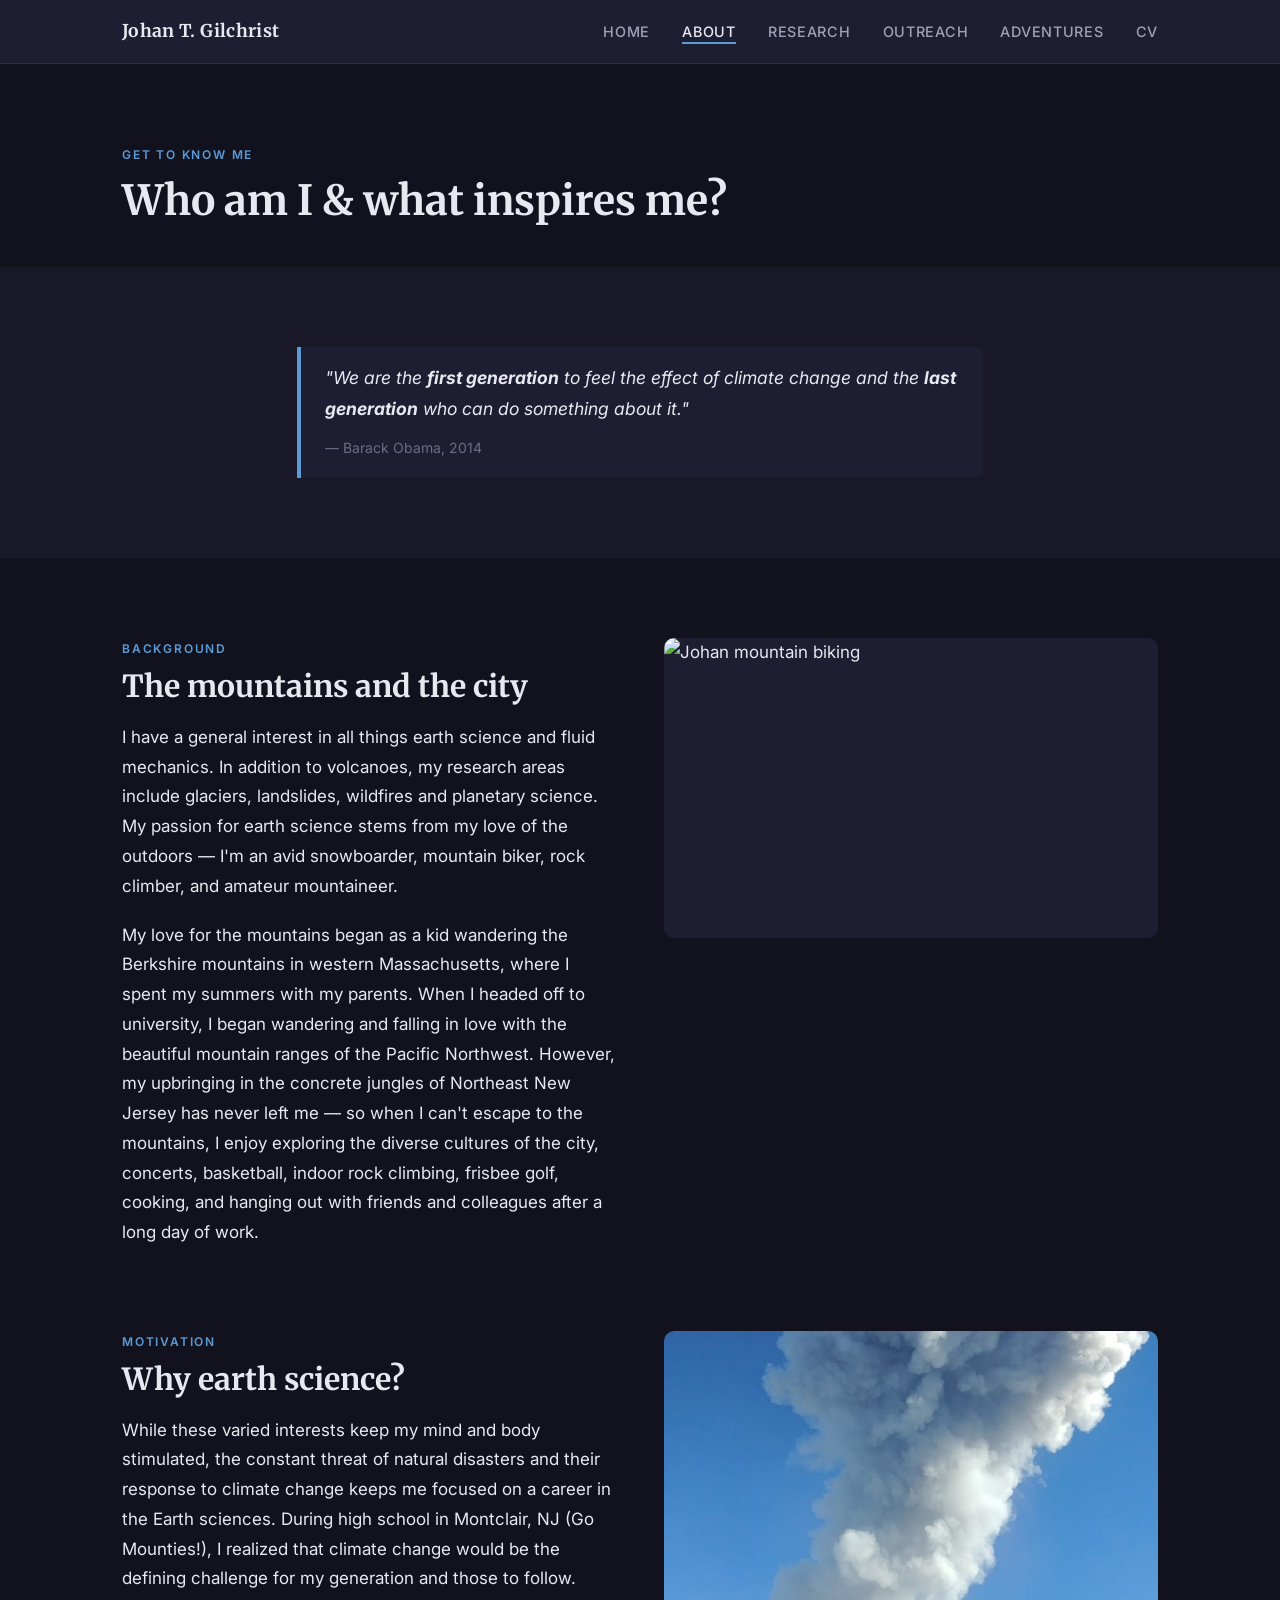
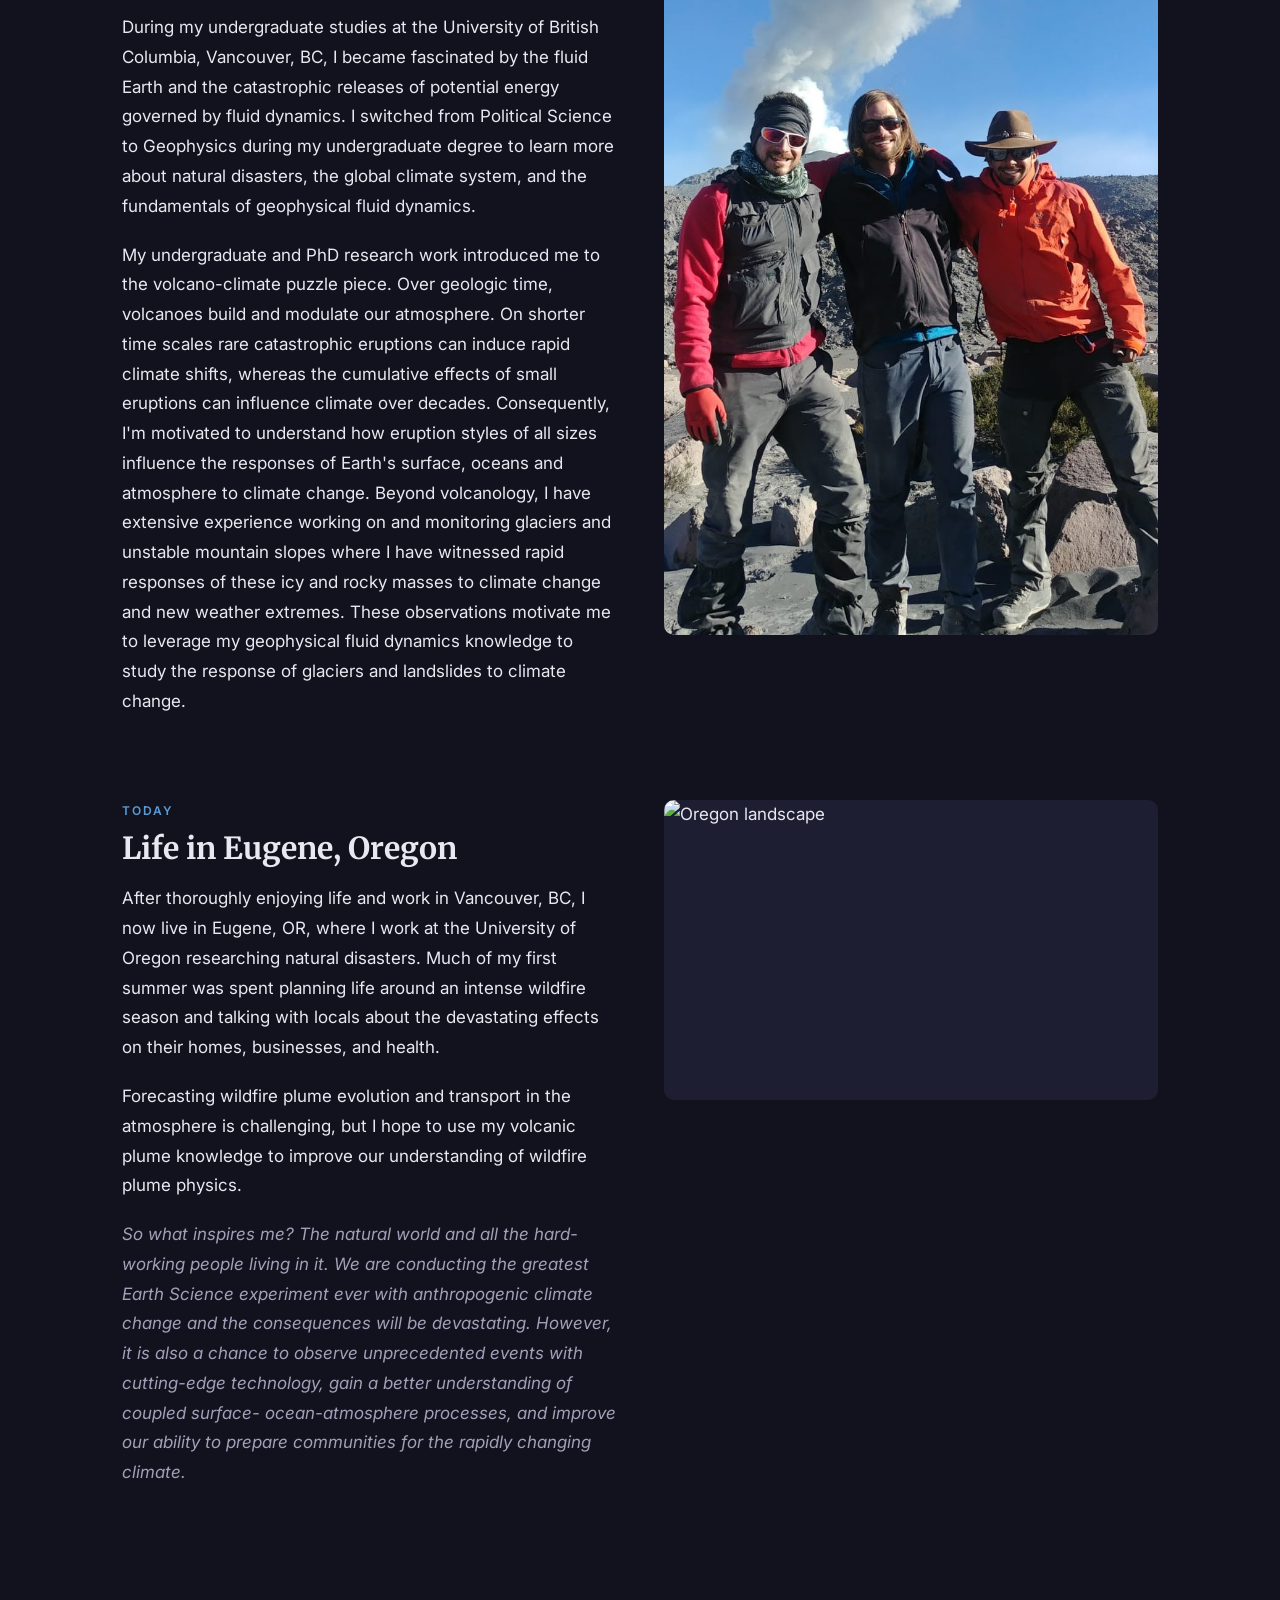
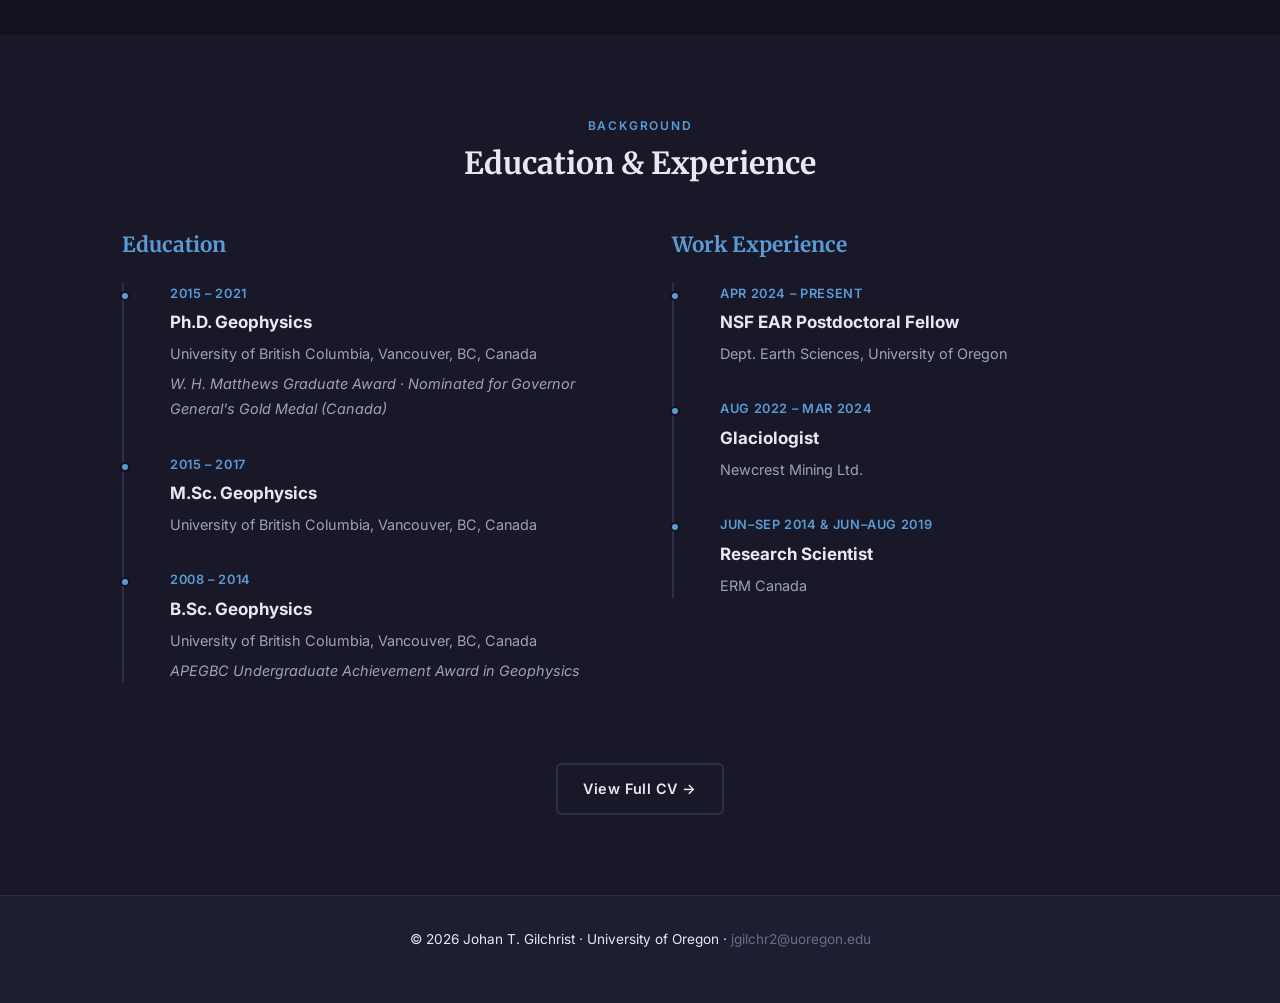
==== about.html @ 76ac452c "Initial website upload" ====
<!DOCTYPE html>
<html lang="en">
<head>
    <meta charset="UTF-8">
    <meta name="viewport" content="width=device-width, initial-scale=1.0">
    <title>About — Johan T. Gilchrist</title>
    <meta name="description" content="About Dr. Johan Gilchrist — NSF Postdoctoral Fellow at the University of Oregon specializing in Geophysics">
    <link rel="preconnect" href="https://fonts.googleapis.com">
    <link rel="preconnect" href="https://fonts.gstatic.com" crossorigin>
    <link href="https://fonts.googleapis.com/css2?family=Inter:wght@400;500;600&family=Merriweather:ital,wght@0,700;1,400&display=swap" rel="stylesheet">
    <link rel="stylesheet" href="assets/css/style.css">
    <style>
        .fade-in { opacity: 0; transform: translateY(16px); transition: opacity 0.5s, transform 0.5s; }
        .fade-in.visible { opacity: 1; transform: none; }

        /* Timeline styles for Education & Work */
        .timeline { position: relative; padding-left: 1.5rem; }
        .timeline::before {
            content: '';
            position: absolute;
            left: 0;
            top: 0;
            bottom: 0;
            width: 2px;
            background: var(--border);
        }
        .timeline-item {
            position: relative;
            margin-bottom: 2rem;
            padding-left: 1.5rem;
        }
        .timeline-item::before {
            content: '';
            position: absolute;
            left: -1.6rem;
            top: 0.5rem;
            width: 10px;
            height: 10px;
            border-radius: 50%;
            background: var(--accent);
            border: 2px solid var(--bg-dark);
        }
        .timeline-date {
            font-size: 0.8rem;
            color: var(--accent);
            font-weight: 600;
            letter-spacing: 0.05em;
            text-transform: uppercase;
            margin-bottom: 0.2rem;
        }
        .timeline-title {
            font-weight: 700;
            color: var(--text-primary);
            margin-bottom: 0.2rem;
        }
        .timeline-sub {
            font-size: 0.9rem;
            color: var(--text-secondary);
        }
    </style>
</head>
<body>

    <nav class="nav">
        <div class="nav__inner">
            <a href="index.html" class="nav__logo">Johan T. Gilchrist</a>
            <button class="nav__toggle" aria-label="Toggle navigation">
                <span></span><span></span><span></span>
            </button>
            <ul class="nav__links">
                <li><a href="index.html">Home</a></li>
                <li><a href="about.html">About</a></li>
                <li><a href="research.html">Research</a></li>
                <li><a href="outreach.html">Outreach</a></li>
                <li><a href="adventures.html">Adventures</a></li>
                <li><a href="cv.html">CV</a></li>
            </ul>
        </div>
    </nav>

    <main>

        <!-- ===================== PAGE HEADER =================== -->
        <section class="section" style="padding-bottom: 2rem;">
            <div class="container">
                <span class="section-label">Get to know me</span>
                <h1 style="margin-bottom:0.5rem;">Who am I &amp; what inspires me?</h1>
            </div>
        </section>


        <!-- ===================== INSPIRATION QUOTE ============= -->
        <section class="section-alt" style="padding: 3rem 0;">
            <div class="container" style="max-width: 750px;">
                <blockquote>
                    <p>"We are the <strong>first generation</strong> to feel the effect of climate change
                    and the <strong>last generation</strong> who can do something about it."</p>
                    <cite>— Barack Obama, 2014</cite>
                </blockquote>
            </div>
        </section>


        <!-- ===================== PERSONAL STORY ================ -->
        <section class="section">
            <div class="container">

                <!-- Section 1: Who I am -->
                <div class="content-grid" style="margin-bottom: 4rem;">
                    <div>
                        <span class="section-label">Background</span>
                        <h2>The mountains and the city</h2>
                        <p>
                            I have a general interest in all things earth science and
                            fluid mechanics. In addition to volcanoes, my research areas include glaciers, 
                            landslides, wildfires and planetary science. My passion for earth science 
                            stems from my love of the outdoors — I'm an avid snowboarder, mountain biker, 
                            rock climber, and amateur mountaineer.
                        </p>
                        <p>
                            My love for the mountains began as a kid wandering the Berkshire mountains
                            in western Massachusetts, where I spent my summers with my parents.
                            When I headed off to university, I began wandering and falling in love with
                            the beautiful mountain ranges of the Pacific Northwest. However, my upbringing
                            in the concrete jungles of Northeast New Jersey has never left me — so when
                            I can't escape to the mountains, I enjoy exploring the diverse cultures of
                            the city, concerts, basketball, indoor rock climbing, frisbee golf, 
                            cooking, and hanging out with friends and colleagues after a long day of work.
                        </p>
                    </div>
                    <div>
                        <img src="assets/adventures/Yoshi_MTB_WarnerPass_Chilcotin_20210824_123925.jpg"
                             alt="Johan mountain biking"
                             style="border-radius:10px;"
                             onerror="this.style.background='var(--bg-card)'; this.style.height='300px'; this.style.display='block';">
                    </div>
                </div>

                <!-- Section 2: What inspires me -->
                <div class="content-grid reverse" style="margin-bottom: 4rem;">
                    <div>
                        <img src="assets/about/ValentinColinYoshi_Saba.jpg"
                             alt="Johan in the field at a volcano"
                             style="border-radius:10px;"
                             onerror="this.style.background='var(--bg-card)'; this.style.height='300px'; this.style.display='block';">
                    </div>
                    <div>
                        <span class="section-label">Motivation</span>
                        <h2>Why earth science?</h2>
                        <p>
                            While these varied interests keep my mind and body stimulated, the constant
                            threat of natural disasters and their response to climate change keeps
                            me focused on a career in the Earth sciences. During high school in
                            Montclair, NJ (Go Mounties!), I realized that climate change would be the
                            defining challenge for my generation and those to follow.
                        </p>
                        <p>
                            During my undergraduate studies at the University of British Columbia,
                            Vancouver, BC, I became fascinated by the fluid Earth and the catastrophic
                            releases of potential energy governed by fluid dynamics. I switched from
                            Political Science to Geophysics during my undergraduate degree to learn more
                            about natural disasters, the global climate system, and the fundamentals
                            of geophysical fluid dynamics.
                        </p>
                        <p>
                            My undergraduate and PhD research work introduced me to the volcano-climate 
                            puzzle piece. Over geologic time, volcanoes build and modulate our atmosphere. 
                            On shorter time scales rare catastrophic eruptions can induce rapid climate 
                            shifts, whereas the cumulative effects of small eruptions can influence climate 
                            over decades. Consequently, I'm motivated to understand how eruption styles of 
                            all sizes influence the responses of Earth's surface, oceans and atmosphere to 
                            climate change. Beyond volcanology, I have extensive experience working on and 
                            monitoring glaciers and unstable mountain slopes where I have witnessed rapid 
                            responses of these icy and rocky masses to climate change and new weather extremes. 
                            These observations motivate me to leverage my geophysical fluid dynamics knowledge 
                            to study the response of glaciers and landslides to climate change. 
                        </p>
                    </div>
                </div>

                <!-- Section 3: Current work -->
                <div class="content-grid">
                    <div>
                        <span class="section-label">Today</span>
                        <h2>Life in Eugene, Oregon</h2>
                        <p>
                            After thoroughly enjoying life and work in Vancouver, BC, I now live in
                            Eugene, OR, where I work at the University of Oregon researching natural
                            disasters. Much of my first summer was spent planning life around an intense
                            wildfire season and talking with locals about the devastating effects on
                            their homes, businesses, and health.
                        </p>
                        <p>
                            Forecasting wildfire plume evolution and transport in the atmosphere is
                            challenging, but I hope to use my volcanic plume knowledge to improve our
                            understanding of wildfire plume physics.
                        </p>
                        <p style="font-style:italic; color: var(--text-secondary);">
                            So what inspires me? The natural world and all the hard-working people
                            living in it. We are conducting the greatest Earth Science experiment ever
                            with anthropogenic climate change and the consequences will be devastating.
                            However, it is also a chance to observe unprecedented events with
                            cutting-edge technology, gain a better understanding of coupled surface-
                            ocean-atmosphere processes, and improve our ability to prepare communities
                            for the rapidly changing climate.
                        </p>
                    </div>
                    <!-- 🔧 TO DO: Replace with a Eugene / Oregon photo -->
                    <div>
                        <img src="assets/about/Yoshi_SouthSisterSummit_Aug2025.jpg"
                             alt="Oregon landscape"
                             style="border-radius:10px;"
                             onerror="this.style.background='var(--bg-card)'; this.style.height='300px'; this.style.display='block';">
                    </div>
                </div>

            </div>
        </section>


        <!-- ===================== EDUCATION & WORK ============== -->
        <section class="section section-alt">
            <div class="container">
                <div class="section-header">
                    <span class="section-label">Background</span>
                    <h2>Education &amp; Experience</h2>
                </div>

                <!-- Two-column timeline layout -->
                <div style="display: grid; grid-template-columns: 1fr 1fr; gap: 4rem;">

                    <!-- Education -->
                    <div>
                        <h3 style="margin-bottom: 1.5rem; color: var(--accent);">Education</h3>
                        <div class="timeline">
                            <div class="timeline-item">
                                <div class="timeline-date">2015 – 2021</div>
                                <div class="timeline-title">Ph.D. Geophysics</div>
                                <div class="timeline-sub">University of British Columbia, Vancouver, BC, Canada</div>
                                <div class="timeline-sub" style="margin-top:0.3rem; font-style:italic;">
                                    W. H. Matthews Graduate Award ·
                                    Nominated for Governor General's Gold Medal (Canada)
                                </div>
                            </div>
                            <div class="timeline-item">
                                <div class="timeline-date">2015 – 2017</div>
                                <div class="timeline-title">M.Sc. Geophysics</div>
                                <div class="timeline-sub">University of British Columbia, Vancouver, BC, Canada</div>
                                <div class="timeline-sub" style="margin-top:0.3rem; font-style:italic;">
                                </div>
                            </div>
                            <div class="timeline-item">
                                <div class="timeline-date">2008 – 2014</div>
                                <div class="timeline-title">B.Sc. Geophysics</div>
                                <div class="timeline-sub">University of British Columbia, Vancouver, BC, Canada</div>
                                <div class="timeline-sub" style="margin-top:0.3rem; font-style:italic;">
                                    APEGBC Undergraduate Achievement Award in Geophysics
                                </div>
                            </div>
                        </div>
                    </div>

                    <!-- Work Experience -->
                    <div>
                        <h3 style="margin-bottom: 1.5rem; color: var(--accent);">Work Experience</h3>
                        <div class="timeline">
                            <div class="timeline-item">
                                <div class="timeline-date">Apr 2024 – Present</div>
                                <div class="timeline-title">NSF EAR Postdoctoral Fellow</div>
                                <div class="timeline-sub">Dept. Earth Sciences, University of Oregon</div>
                            </div>
                            <div class="timeline-item">
                                <div class="timeline-date">Aug 2022 – Mar 2024</div>
                                <div class="timeline-title">Glaciologist</div>
                                <div class="timeline-sub">Newcrest Mining Ltd.</div>
                            </div>
                            <div class="timeline-item">
                                <div class="timeline-date">Jun–Sep 2014 &amp; Jun–Aug 2019</div>
                                <div class="timeline-title">Research Scientist</div>
                                <div class="timeline-sub">ERM Canada</div>
                            </div>
                            <!-- 🔧 TO DO: Add any additional positions from your full CV -->
                        </div>
                    </div>

                </div>

                <div style="text-align:center; margin-top: 3rem;">
                    <a href="cv.html" class="btn btn-outline">View Full CV →</a>
                </div>
            </div>
        </section>

    </main>

    <footer class="footer">
        <p>© 2026 Johan T. Gilchrist · University of Oregon ·
            <a href="mailto:jgilchr2@uoregon.edu">jgilchr2@uoregon.edu</a>
        </p>
    </footer>

    <script src="assets/js/main.js"></script>
</body>
</html>
---- assets/css/style.css ----
/* ============================================================
   JOHAN GILCHRIST — Personal Website Stylesheet
   ============================================================
   CSS works in "rules" — each rule picks an element (called a
   "selector") and sets properties on it. For example:
       body { background-color: #1c1c2e; }
   picks the whole page body and sets its background color.
   ============================================================ */

/* --- 1. GLOBAL DEFAULTS ---
   These apply to every single element on every page.
   The * selector means "everything". Box-sizing: border-box
   makes sizing more predictable (padding doesn't add extra width). */
*, *::before, *::after {
    box-sizing: border-box;
    margin: 0;
    padding: 0;
}

/* --- 2. ROOT VARIABLES ---
   CSS variables (--variable-name) let you define colors/sizes
   once and reuse them everywhere. Change one line here →
   updates the whole site. */
:root {
    --bg-dark:       #12121e;   /* main page background */
    --bg-card:       #1e1e32;   /* cards, nav background */
    --bg-section:    #181828;   /* alternating sections */
    --accent:        #5b9bd5;   /* links, highlights (blue) */
    --accent-hover:  #7db8e8;   /* accent on hover */
    --text-primary:  #e8e8f0;   /* main body text */
    --text-secondary:#a0a0b8;   /* subtitles, captions */
    --text-muted:    #6b6b88;   /* very subtle text */
    --border:        #2e2e4a;   /* subtle dividing lines */
    --shadow:        rgba(0, 0, 0, 0.4);

    --font-body:     'Inter', system-ui, -apple-system, sans-serif;
    --font-heading:  'Merriweather', Georgia, serif;

    --max-width:     1100px;    /* max content width */
    --nav-height:    64px;
}

/* --- 3. BASE ELEMENTS --- */
html {
    scroll-behavior: smooth; /* smooth scrolling when clicking anchor links */
}

body {
    background-color: var(--bg-dark);
    color: var(--text-primary);
    font-family: var(--font-body);
    font-size: 17px;
    line-height: 1.75;
    /* Note: NO text-align: justify — we use the default (left)
       for better readability. Justified text creates uneven
       word spacing ("rivers of white space"). */
}

h1, h2, h3, h4 {
    font-family: var(--font-heading);
    font-weight: 700;
    line-height: 1.3;
    color: var(--text-primary);
}

h1 { font-size: 2.6rem; }
h2 { font-size: 1.9rem; margin-bottom: 1rem; }
h3 { font-size: 1.3rem; margin-bottom: 0.5rem; }

p {
    margin-bottom: 1.2rem;
    color: var(--text-primary);
}

a {
    color: var(--accent);
    text-decoration: none;
    transition: color 0.2s; /* smooth color change on hover */
}
a:hover {
    color: var(--accent-hover);
    text-decoration: underline;
}

img {
    max-width: 100%;    /* images never overflow their container */
    height: auto;
    display: block;
    border-radius: 6px;
}

/* --- 4. LAYOUT UTILITIES ---
   .container limits content width and centers it. */
.container {
    max-width: var(--max-width);
    margin: 0 auto;
    padding: 0 2rem;
}

.section {
    padding: 5rem 0;
}

.section-alt {
    background-color: var(--bg-section);
}

/* --- 5. NAVIGATION ---
   position: sticky keeps the nav visible as you scroll.
   z-index: 100 keeps it above other content. */
.nav {
    position: sticky;
    top: 0;
    z-index: 100;
    background-color: var(--bg-card);
    border-bottom: 1px solid var(--border);
    height: var(--nav-height);
    display: flex;
    align-items: center;
}

.nav__inner {
    max-width: var(--max-width);
    margin: 0 auto;
    padding: 0 2rem;
    width: 100%;
    display: flex;
    justify-content: space-between; /* logo left, links right */
    align-items: center;
}

.nav__logo {
    font-family: var(--font-heading);
    font-size: 1.1rem;
    color: var(--text-primary);
    text-decoration: none;
    font-weight: 700;
    letter-spacing: 0.02em;
}
.nav__logo:hover { color: var(--accent); text-decoration: none; }

.nav__links {
    display: flex;
    list-style: none;
    gap: 2rem;
}

.nav__links a {
    color: var(--text-secondary);
    font-size: 0.9rem;
    letter-spacing: 0.05em;
    text-transform: uppercase;
    font-weight: 500;
    padding-bottom: 2px;
    border-bottom: 2px solid transparent;
    transition: color 0.2s, border-color 0.2s;
    text-decoration: none;
}

.nav__links a:hover,
.nav__links a.active {
    color: var(--text-primary);
    border-bottom-color: var(--accent);
    text-decoration: none;
}

/* Hamburger menu button (hidden on desktop) */
.nav__toggle {
    display: none;
    background: none;
    border: none;
    cursor: pointer;
    padding: 4px;
}
.nav__toggle span {
    display: block;
    width: 24px;
    height: 2px;
    background: var(--text-primary);
    margin: 5px 0;
    transition: transform 0.3s, opacity 0.3s;
}

/* --- 6. HERO SECTION (home page top) --- */
.hero {
    min-height: calc(100vh - var(--nav-height));
    display: flex;
    align-items: center;
    background: linear-gradient(135deg, #12121e 0%, #1a1a35 50%, #12121e 100%);
    position: relative;
    overflow: hidden;
}

/* Subtle decorative background circle */
.hero::before {
    content: '';
    position: absolute;
    width: 600px;
    height: 600px;
    border-radius: 50%;
    background: radial-gradient(circle, rgba(91,155,213,0.06) 0%, transparent 70%);
    right: -100px;
    top: 50%;
    transform: translateY(-50%);
    pointer-events: none;
}

.hero__inner {
    display: grid;
    grid-template-columns: 1fr 1fr; /* two equal columns */
    gap: 4rem;
    align-items: center;
    max-width: var(--max-width);
    margin: 0 auto;
    padding: 4rem 2rem;
}

.hero__text .label {
    display: inline-block;
    font-size: 0.8rem;
    letter-spacing: 0.15em;
    text-transform: uppercase;
    color: var(--accent);
    margin-bottom: 1rem;
    font-weight: 600;
}

.hero__text h1 {
    font-size: 3rem;
    margin-bottom: 0.5rem;
    line-height: 1.15;
}

.hero__text .subtitle {
    font-size: 1.1rem;
    color: var(--text-secondary);
    margin-bottom: 0.3rem;
}

.hero__text .bio {
    margin-top: 1.5rem;
    font-size: 1rem;
    color: var(--text-secondary);
    line-height: 1.8;
}

.hero__cta {
    display: flex;
    gap: 1rem;
    margin-top: 2rem;
    flex-wrap: wrap;
}

.hero__image {
    position: relative;
}

.hero__image img {
    width: 100%;
    max-width: 420px;
    border-radius: 12px;
    box-shadow: 0 20px 60px var(--shadow);
    margin: 0 auto;
}

/* --- 7. BUTTONS --- */
.btn {
    display: inline-block;
    padding: 0.7rem 1.6rem;
    border-radius: 6px;
    font-size: 0.9rem;
    font-weight: 600;
    letter-spacing: 0.03em;
    cursor: pointer;
    transition: all 0.2s;
    text-decoration: none;
}

.btn-primary {
    background-color: var(--accent);
    color: #fff;
    border: 2px solid var(--accent);
}
.btn-primary:hover {
    background-color: var(--accent-hover);
    border-color: var(--accent-hover);
    color: #fff;
    text-decoration: none;
    transform: translateY(-1px);
    box-shadow: 0 4px 15px rgba(91,155,213,0.3);
}

.btn-outline {
    background: transparent;
    color: var(--text-primary);
    border: 2px solid var(--border);
}
.btn-outline:hover {
    border-color: var(--accent);
    color: var(--accent);
    text-decoration: none;
    transform: translateY(-1px);
}

/* --- 8. CARDS (used for nav cards on home, research items, etc.) --- */
.card-grid {
    display: grid;
    grid-template-columns: repeat(auto-fit, minmax(240px, 1fr));
    gap: 1.5rem;
    margin-top: 2rem;
}

.card {
    background-color: var(--bg-card);
    border: 1px solid var(--border);
    border-radius: 10px;
    padding: 1.8rem;
    transition: transform 0.2s, border-color 0.2s, box-shadow 0.2s;
    text-decoration: none;
    display: block;
    color: var(--text-primary);
}
.card:hover {
    transform: translateY(-3px);
    border-color: var(--accent);
    box-shadow: 0 8px 30px var(--shadow);
    text-decoration: none;
    color: var(--text-primary);
}

.card__icon {
    font-size: 2rem;
    margin-bottom: 0.8rem;
}

.card__title {
    font-size: 1rem;
    font-weight: 700;
    margin-bottom: 0.4rem;
    font-family: var(--font-heading);
}

.card__desc {
    font-size: 0.875rem;
    color: var(--text-secondary);
    line-height: 1.6;
    margin: 0;
}

/* --- 9. SECTION HEADINGS --- */
.section-header {
    text-align: center;
    margin-bottom: 3rem;
}

.section-header h2 {
    margin-bottom: 0.5rem;
}

.section-header p {
    color: var(--text-secondary);
    max-width: 600px;
    margin: 0 auto;
}

.section-label {
    display: block;
    font-size: 0.75rem;
    letter-spacing: 0.15em;
    text-transform: uppercase;
    color: var(--accent);
    font-weight: 600;
    margin-bottom: 0.5rem;
}

/* --- 10. HIGHLIGHT BOX (e.g. research publication) --- */
.highlight-box {
    background: var(--bg-card);
    border: 1px solid var(--border);
    border-left: 4px solid var(--accent);
    border-radius: 8px;
    padding: 2rem;
    display: grid;
    grid-template-columns: 1fr auto;
    gap: 2rem;
    align-items: center;
    margin-bottom: 2rem;
}

.highlight-box__img {
    width: 120px;
    border-radius: 6px;
}

/* --- 11. PUBLICATIONS LIST --- */
.pub-list {
    list-style: none;
    padding: 0;
}

.pub-item {
    background: var(--bg-card);
    border: 1px solid var(--border);
    border-radius: 8px;
    padding: 1.5rem;
    margin-bottom: 1rem;
    transition: border-color 0.2s;
}

.pub-item:hover {
    border-color: var(--accent);
}

.pub-item__title {
    font-weight: 600;
    color: var(--text-primary);
    margin-bottom: 0.3rem;
    line-height: 1.4;
}

.pub-item__authors {
    font-size: 0.875rem;
    color: var(--text-secondary);
    margin-bottom: 0.3rem;
}

.pub-item__journal {
    font-size: 0.875rem;
    color: var(--accent);
    font-style: italic;
    margin-bottom: 0.5rem;
}

.pub-item__links {
    display: flex;
    gap: 0.8rem;
    flex-wrap: wrap;
}

.pub-badge {
    display: inline-block;
    padding: 0.2rem 0.7rem;
    border-radius: 4px;
    font-size: 0.75rem;
    font-weight: 600;
    letter-spacing: 0.04em;
    text-decoration: none;
    border: 1px solid var(--border);
    color: var(--text-secondary);
    transition: all 0.2s;
}

.pub-badge:hover {
    border-color: var(--accent);
    color: var(--accent);
    text-decoration: none;
}

.pub-badge.doi { border-color: var(--accent); color: var(--accent); }

/* --- 12. PROFILE LINKS (Google Scholar, ORCID, etc.) --- */
.profile-links {
    display: flex;
    gap: 1rem;
    flex-wrap: wrap;
    margin-top: 1.5rem;
}

.profile-link {
    display: inline-flex;
    align-items: center;
    gap: 0.4rem;
    padding: 0.5rem 1rem;
    background: var(--bg-card);
    border: 1px solid var(--border);
    border-radius: 6px;
    font-size: 0.875rem;
    color: var(--text-secondary);
    text-decoration: none;
    transition: all 0.2s;
}

.profile-link:hover {
    border-color: var(--accent);
    color: var(--accent);
    text-decoration: none;
}

/* --- 13. PHOTO GRID (adventures page) --- */
.photo-grid {
    display: grid;
    grid-template-columns: repeat(2, 1fr);
    gap: 1.2rem;
}

.photo-grid__item img {
    width: 100%;
    height: 280px;
    object-fit: cover; /* crops image to fill space without stretching */
    border-radius: 8px;
}

.photo-grid__caption {
    font-size: 0.8rem;
    color: var(--text-muted);
    margin-top: 0.4rem;
    line-height: 1.5;
}

/* --- 14. QUOTE BLOCK --- */
blockquote {
    border-left: 4px solid var(--accent);
    padding: 1rem 1.5rem;
    margin: 2rem 0;
    background: var(--bg-card);
    border-radius: 0 8px 8px 0;
}

blockquote p {
    font-size: 1.1rem;
    font-style: italic;
    color: var(--text-primary);
    margin-bottom: 0.5rem;
}

blockquote cite {
    font-size: 0.875rem;
    color: var(--text-muted);
    font-style: normal;
}

/* --- 15. TWO-COLUMN TEXT+IMAGE LAYOUT --- */
.content-grid {
    display: grid;
    grid-template-columns: 1fr 1fr;
    gap: 3rem;
    align-items: start;
    margin-bottom: 3rem;
}

.content-grid.reverse {
    direction: rtl; /* flips column order for alternating layout */
}

.content-grid.reverse > * {
    direction: ltr; /* restore normal text direction inside */
}

/* --- 16. CONTACT SECTION --- */
.contact-info {
    background: var(--bg-card);
    border: 1px solid var(--border);
    border-radius: 10px;
    padding: 2rem;
    max-width: 500px;
}

.contact-info p {
    margin-bottom: 0.4rem;
    color: var(--text-secondary);
    font-size: 0.95rem;
}

.contact-info strong {
    color: var(--text-primary);
}

/* --- 17. FOOTER --- */
.footer {
    background: var(--bg-card);
    border-top: 1px solid var(--border);
    padding: 2rem;
    text-align: center;
    color: var(--text-muted);
    font-size: 0.85rem;
}

.footer a { color: var(--text-muted); }
.footer a:hover { color: var(--accent); text-decoration: none; }

/* --- 18. RESPONSIVE (MOBILE) ---
   @media rules apply styles ONLY when the screen is smaller
   than the specified width. This makes the site look good
   on phones too. */
@media (max-width: 768px) {
    h1 { font-size: 2rem; }
    h2 { font-size: 1.5rem; }

    .hero__inner {
        grid-template-columns: 1fr; /* stack vertically on mobile */
        gap: 2rem;
        text-align: center;
    }

    .hero__image { order: -1; } /* photo above text on mobile */

    .hero__text h1 { font-size: 2.2rem; }

    .hero__cta { justify-content: center; }

    .content-grid {
        grid-template-columns: 1fr;
    }

    .photo-grid {
        grid-template-columns: 1fr;
    }

    .highlight-box {
        grid-template-columns: 1fr;
    }

    /* Mobile nav */
    .nav__links {
        display: none;
        position: absolute;
        top: var(--nav-height);
        left: 0;
        right: 0;
        background: var(--bg-card);
        flex-direction: column;
        gap: 0;
        border-bottom: 1px solid var(--border);
    }

    .nav__links.open {
        display: flex;
    }

    .nav__links li a {
        display: block;
        padding: 1rem 2rem;
        border-bottom: 1px solid var(--border);
    }

    .nav__toggle { display: block; }
}
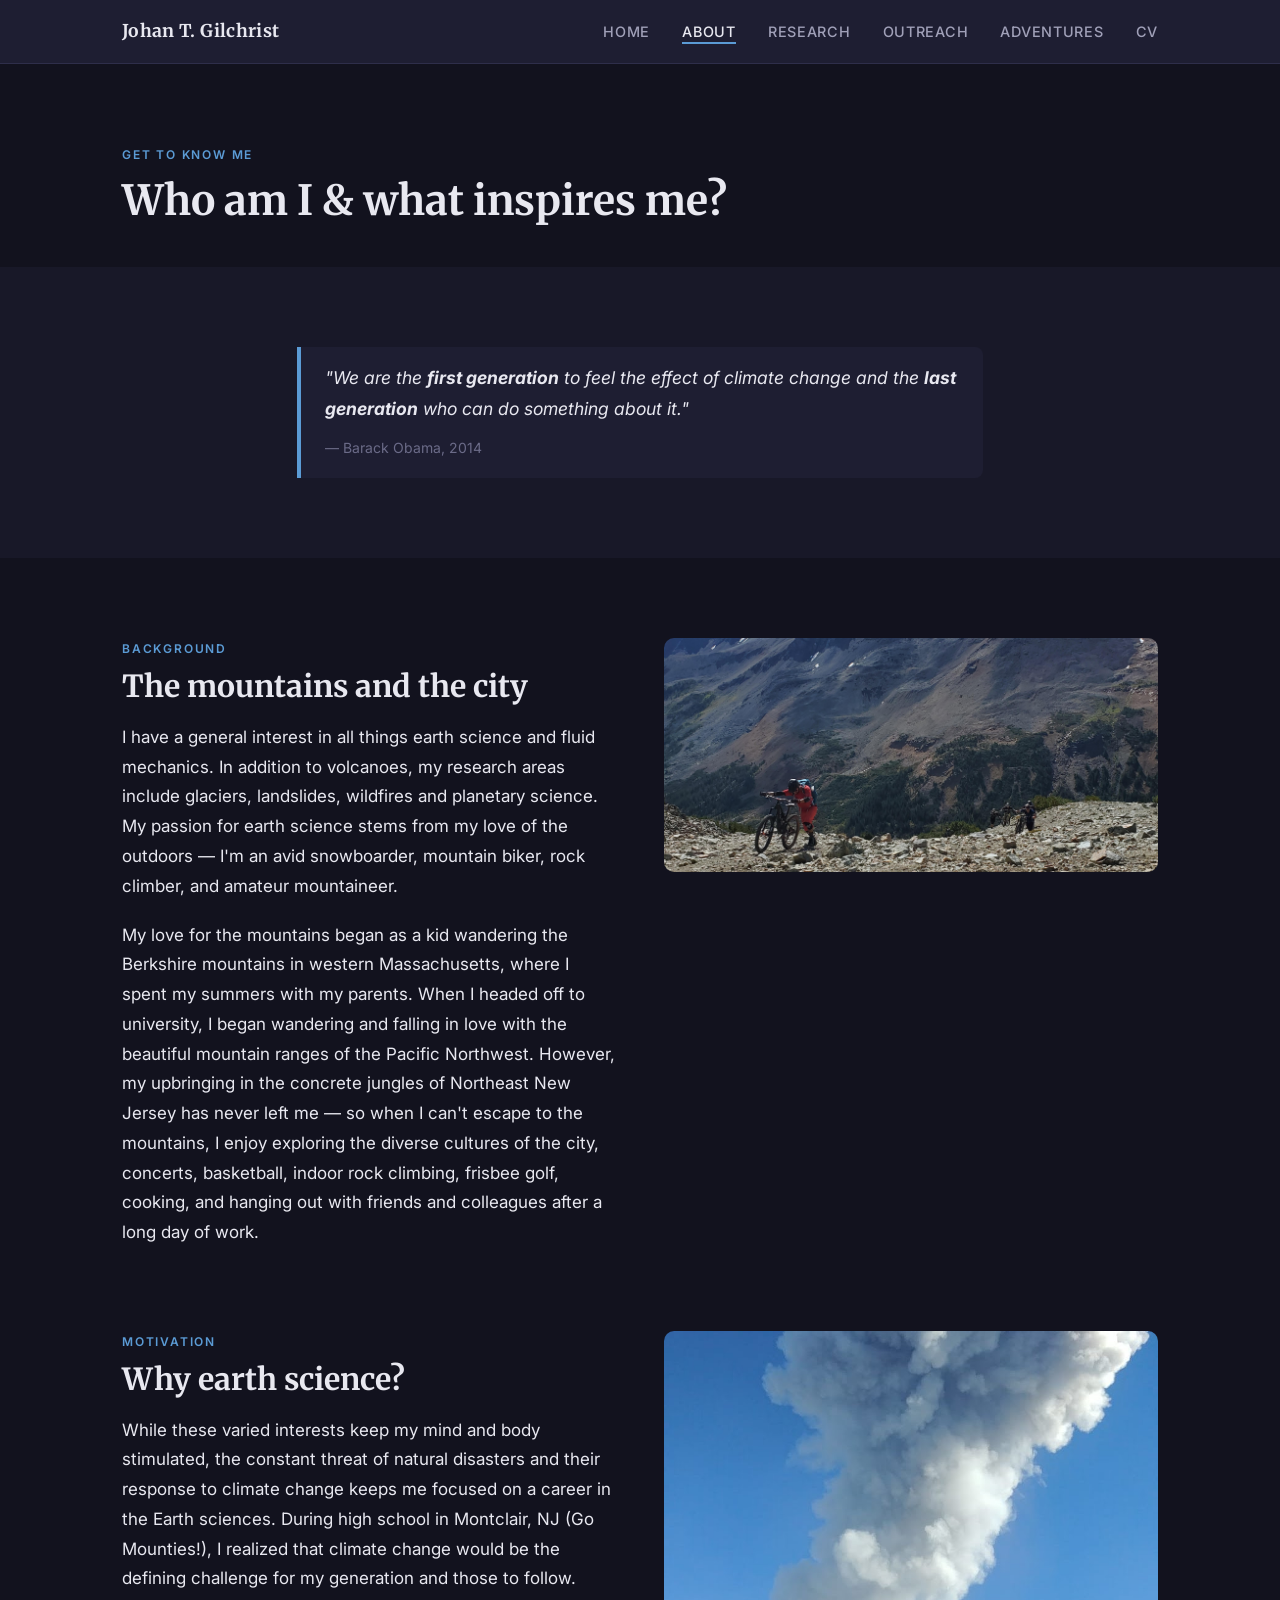
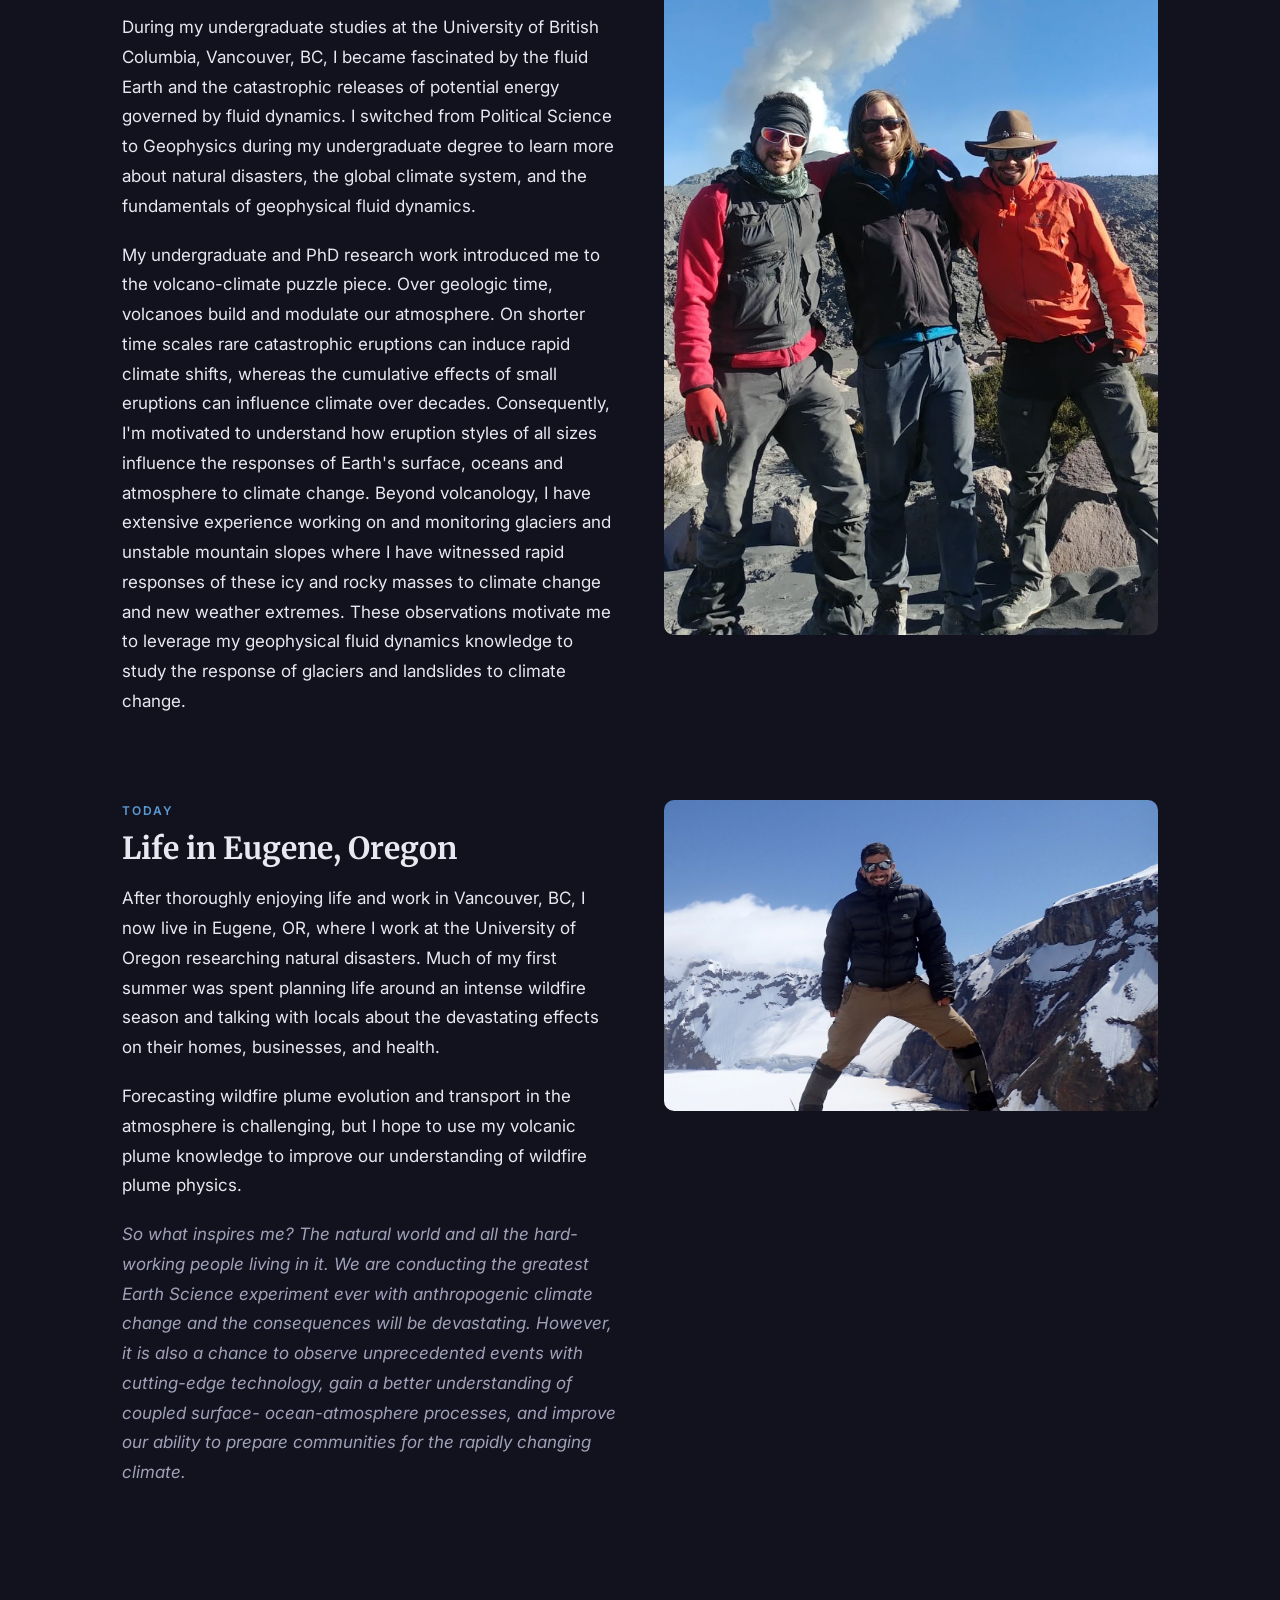
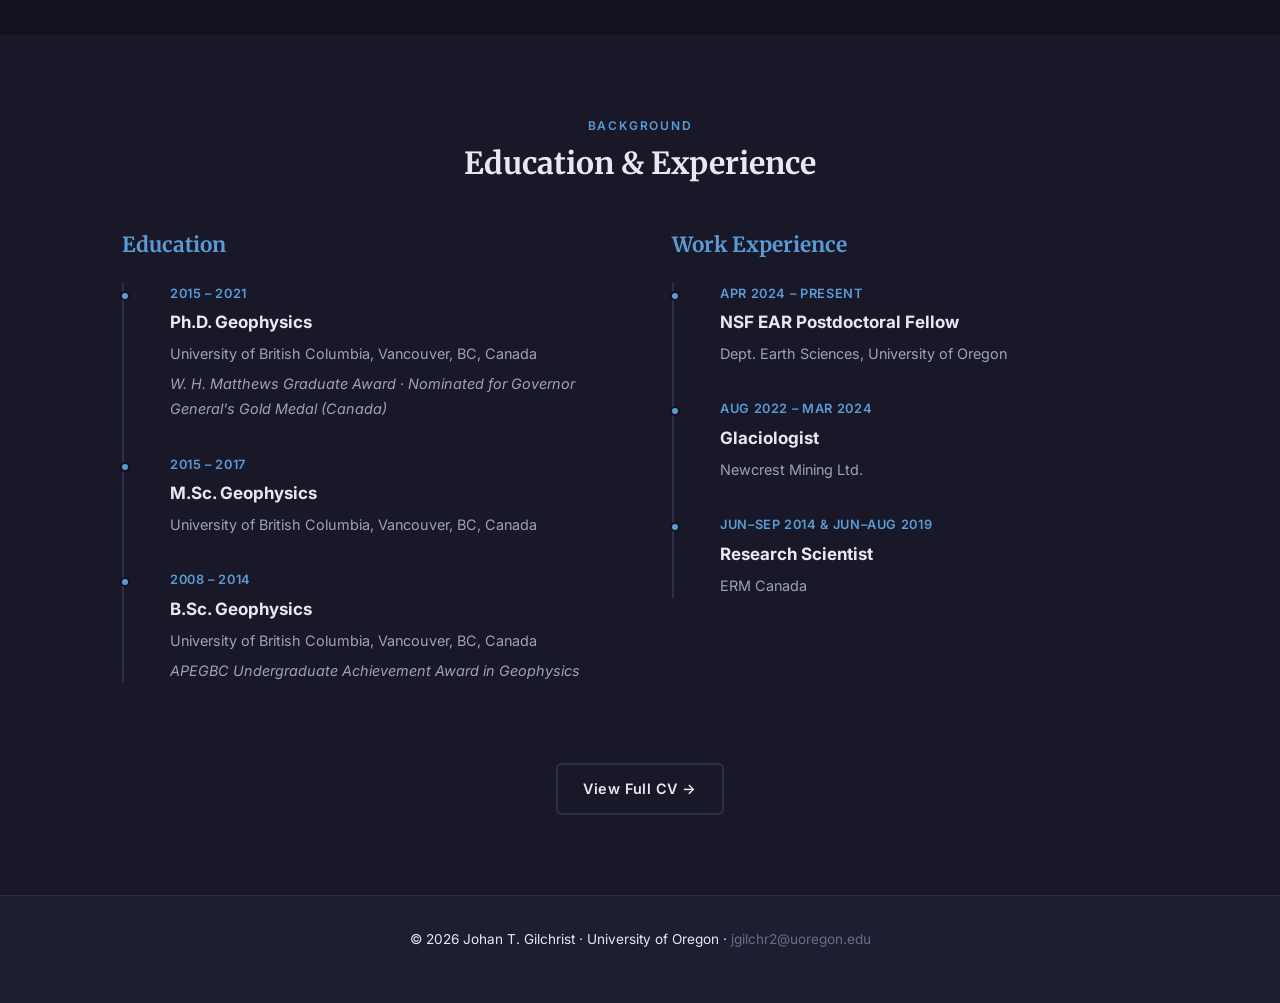
==== commit 1afc9e94: "Upload right side up images" ====
--- a/about.html
+++ b/about.html
@@ -129,7 +129,7 @@
                         </p>
                     </div>
                     <div>
-                        <img src="assets/adventures/Yoshi_MTB_WarnerPass_Chilcotin_20210824_123925.jpg"
+                        <img src="assets/adventures/Yoshi_HikeABike_WarnerPass_Chilcotin_20210824_111659.jpg"
                              alt="Johan mountain biking"
                              style="border-radius:10px;"
                              onerror="this.style.background='var(--bg-card)'; this.style.height='300px'; this.style.display='block';">
@@ -207,7 +207,7 @@
                     </div>
                     <!-- 🔧 TO DO: Replace with a Eugene / Oregon photo -->
                     <div>
-                        <img src="assets/about/Yoshi_SouthSisterSummit_Aug2025.jpg"
+                        <img src="assets/about/Yoshi_KatmaiCaldera.jpg"
                              alt="Oregon landscape"
                              style="border-radius:10px;"
                              onerror="this.style.background='var(--bg-card)'; this.style.height='300px'; this.style.display='block';">
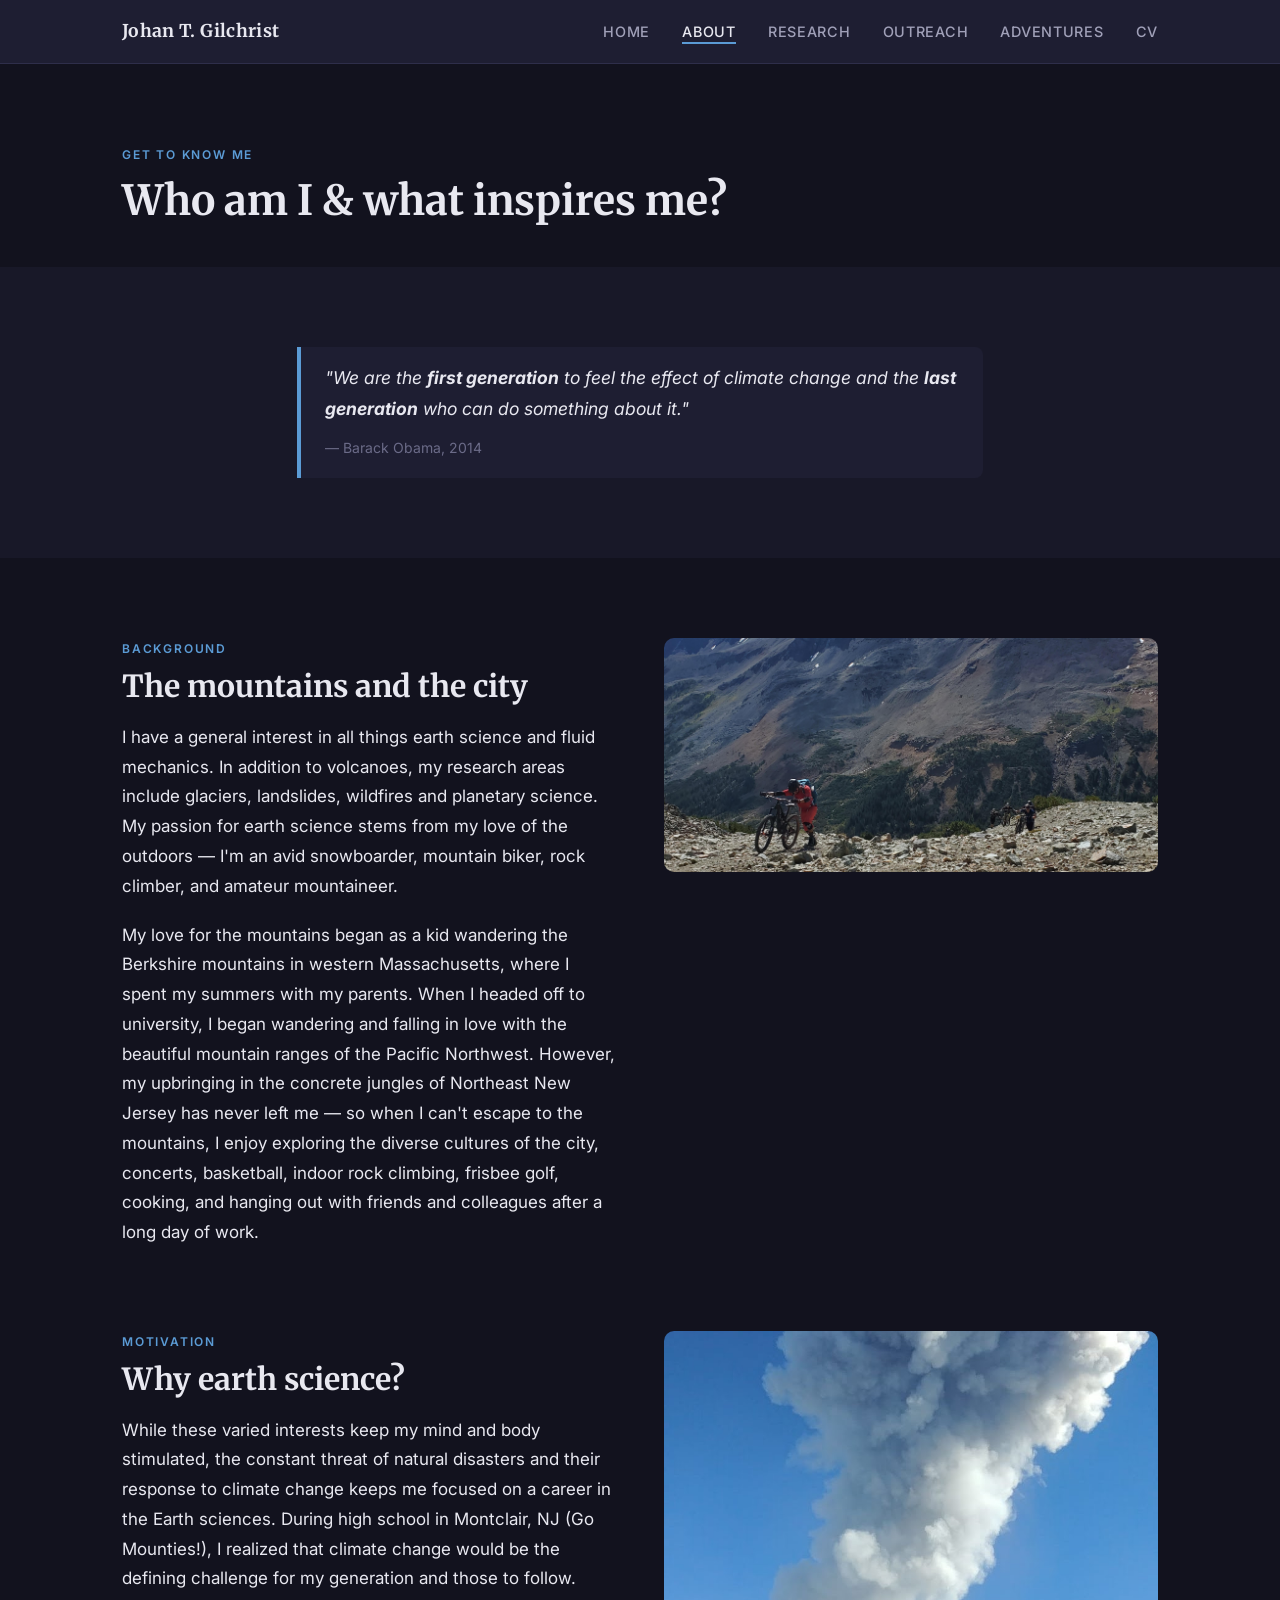
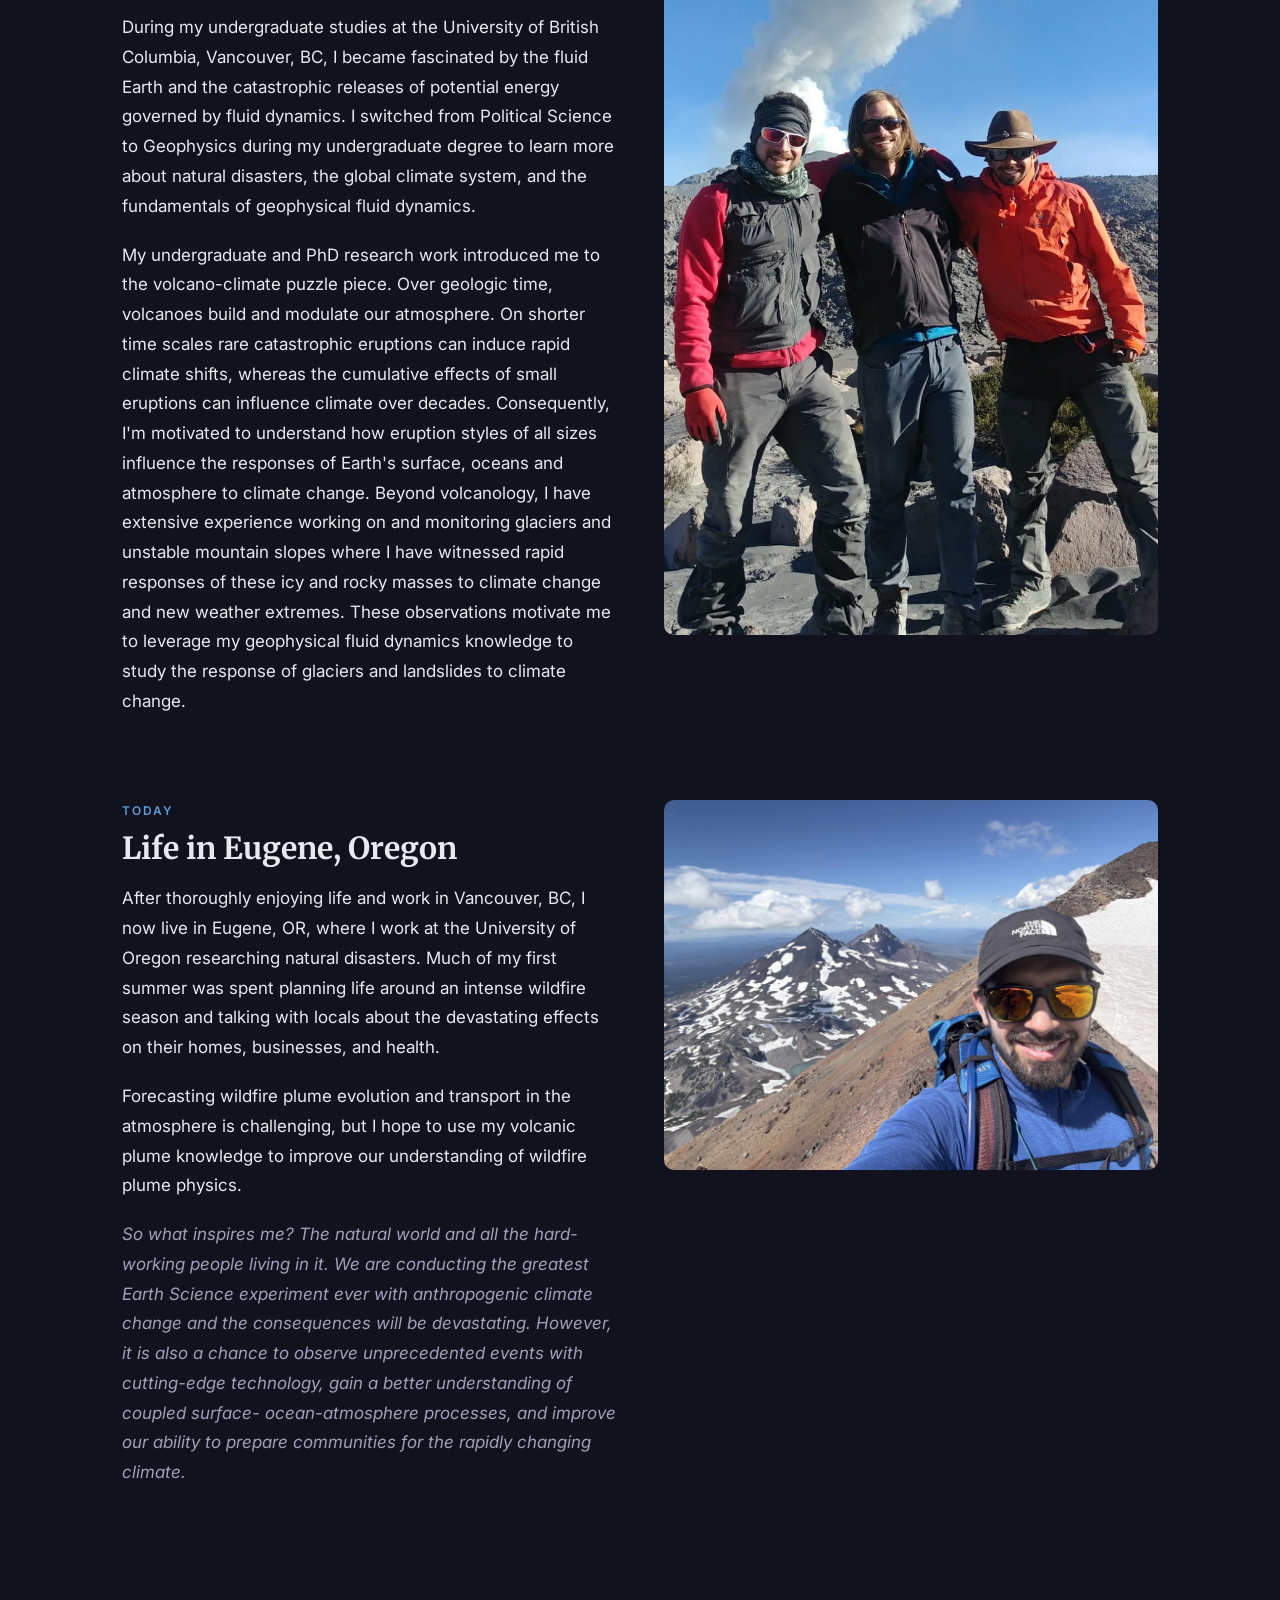
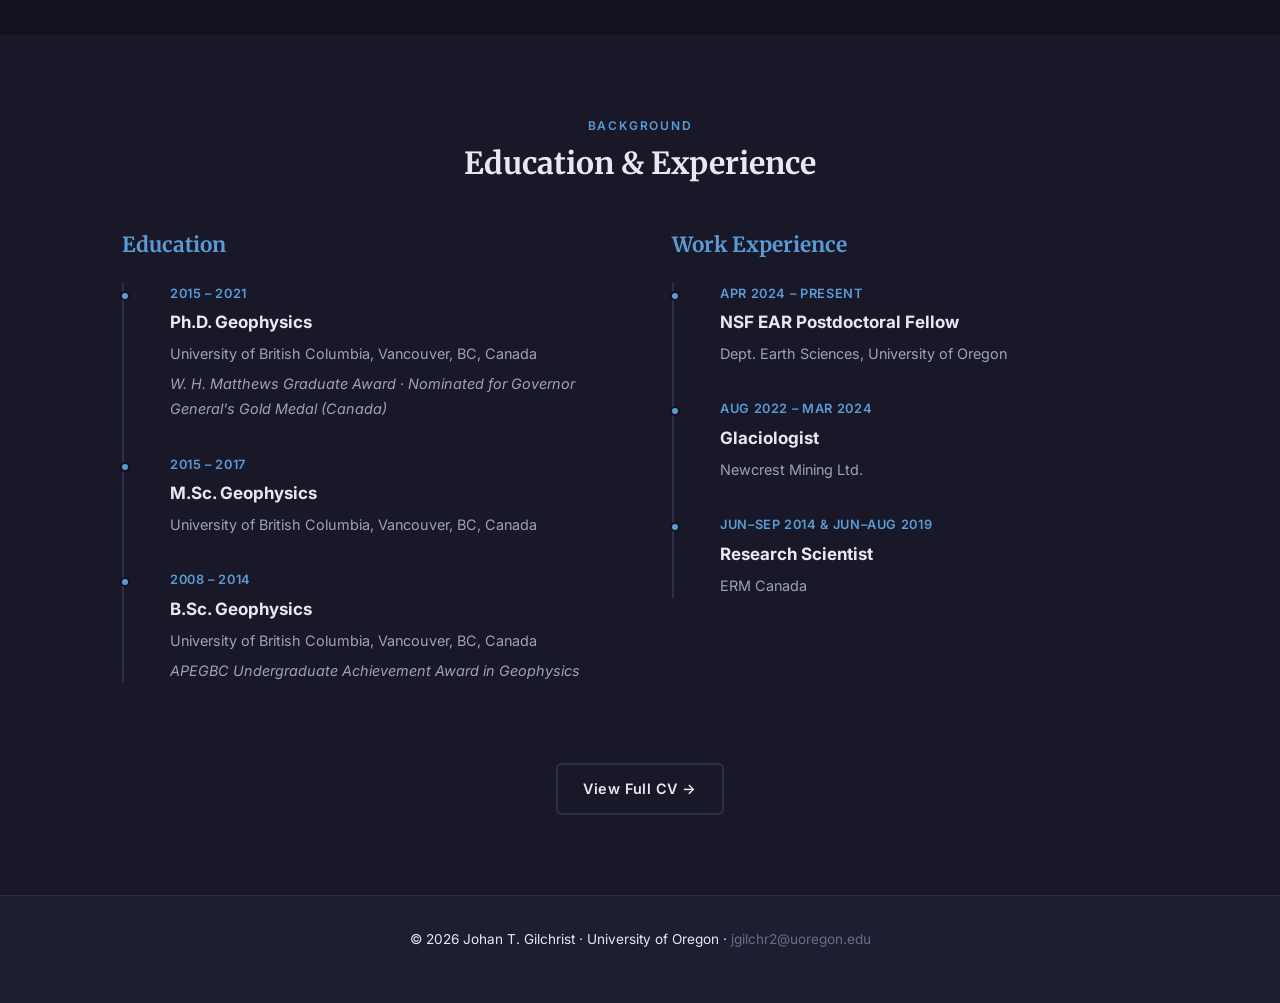
==== commit dc0dd3fe: "Upload figure files and new content to research/landslide pages." ====
--- a/about.html
+++ b/about.html
@@ -207,7 +207,7 @@
                     </div>
                     <!-- 🔧 TO DO: Replace with a Eugene / Oregon photo -->
                     <div>
-                        <img src="assets/about/Yoshi_KatmaiCaldera.jpg"
+                        <img src="assets/about/Yoshi_SouthSisterSummit_Aug2025.JPG"
                              alt="Oregon landscape"
                              style="border-radius:10px;"
                              onerror="this.style.background='var(--bg-card)'; this.style.height='300px'; this.style.display='block';">
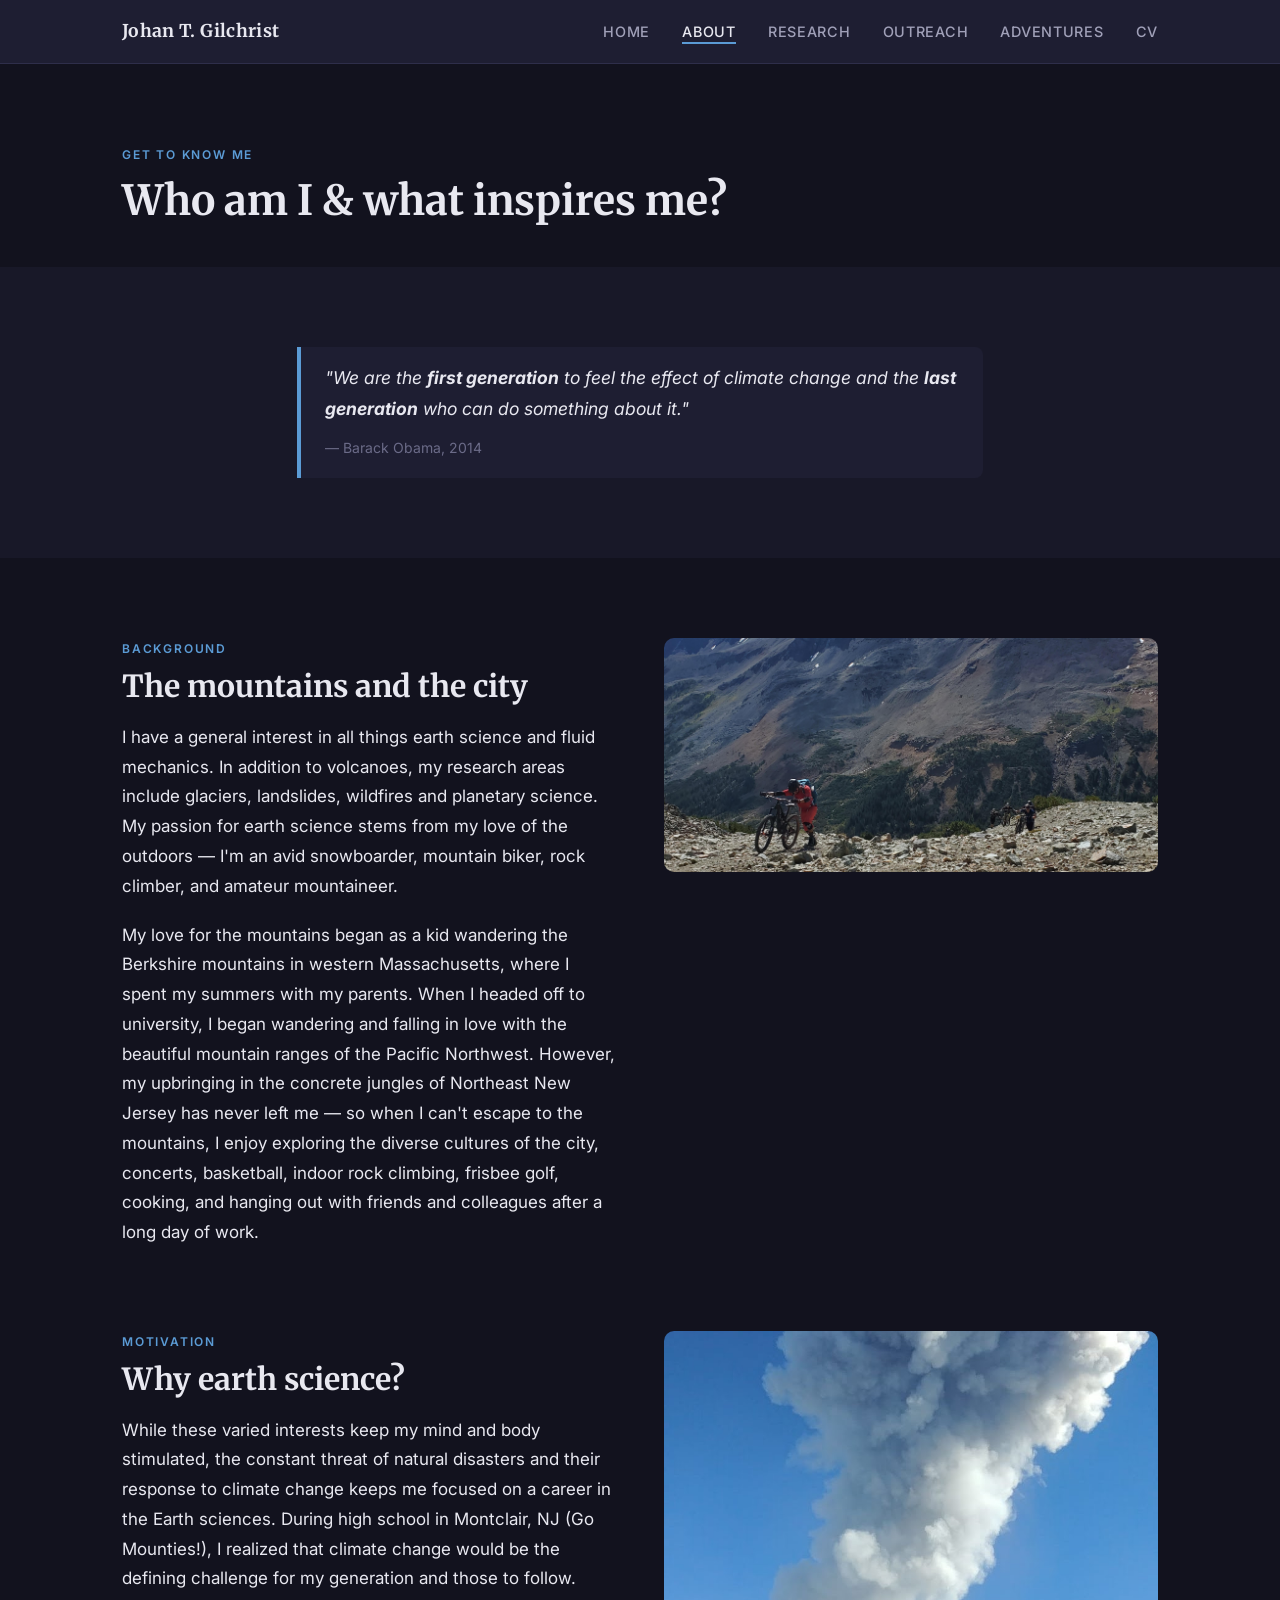
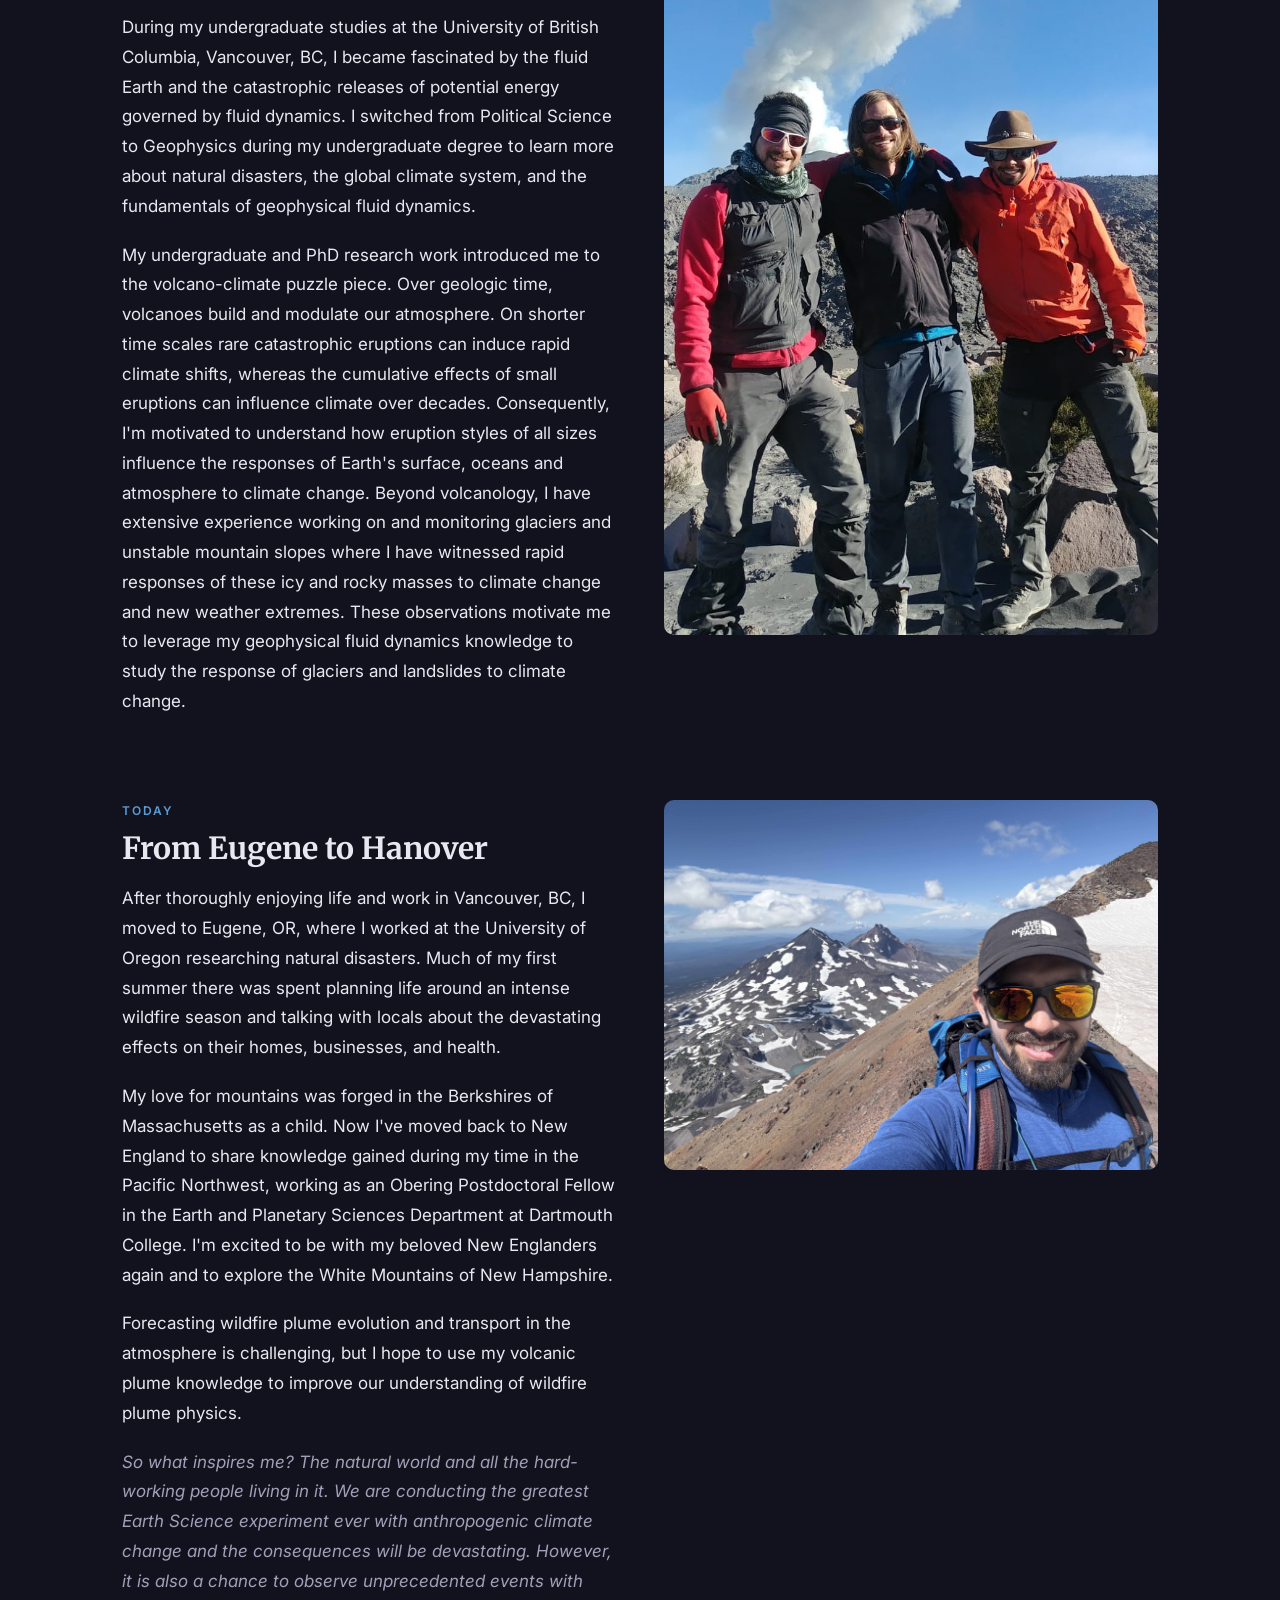
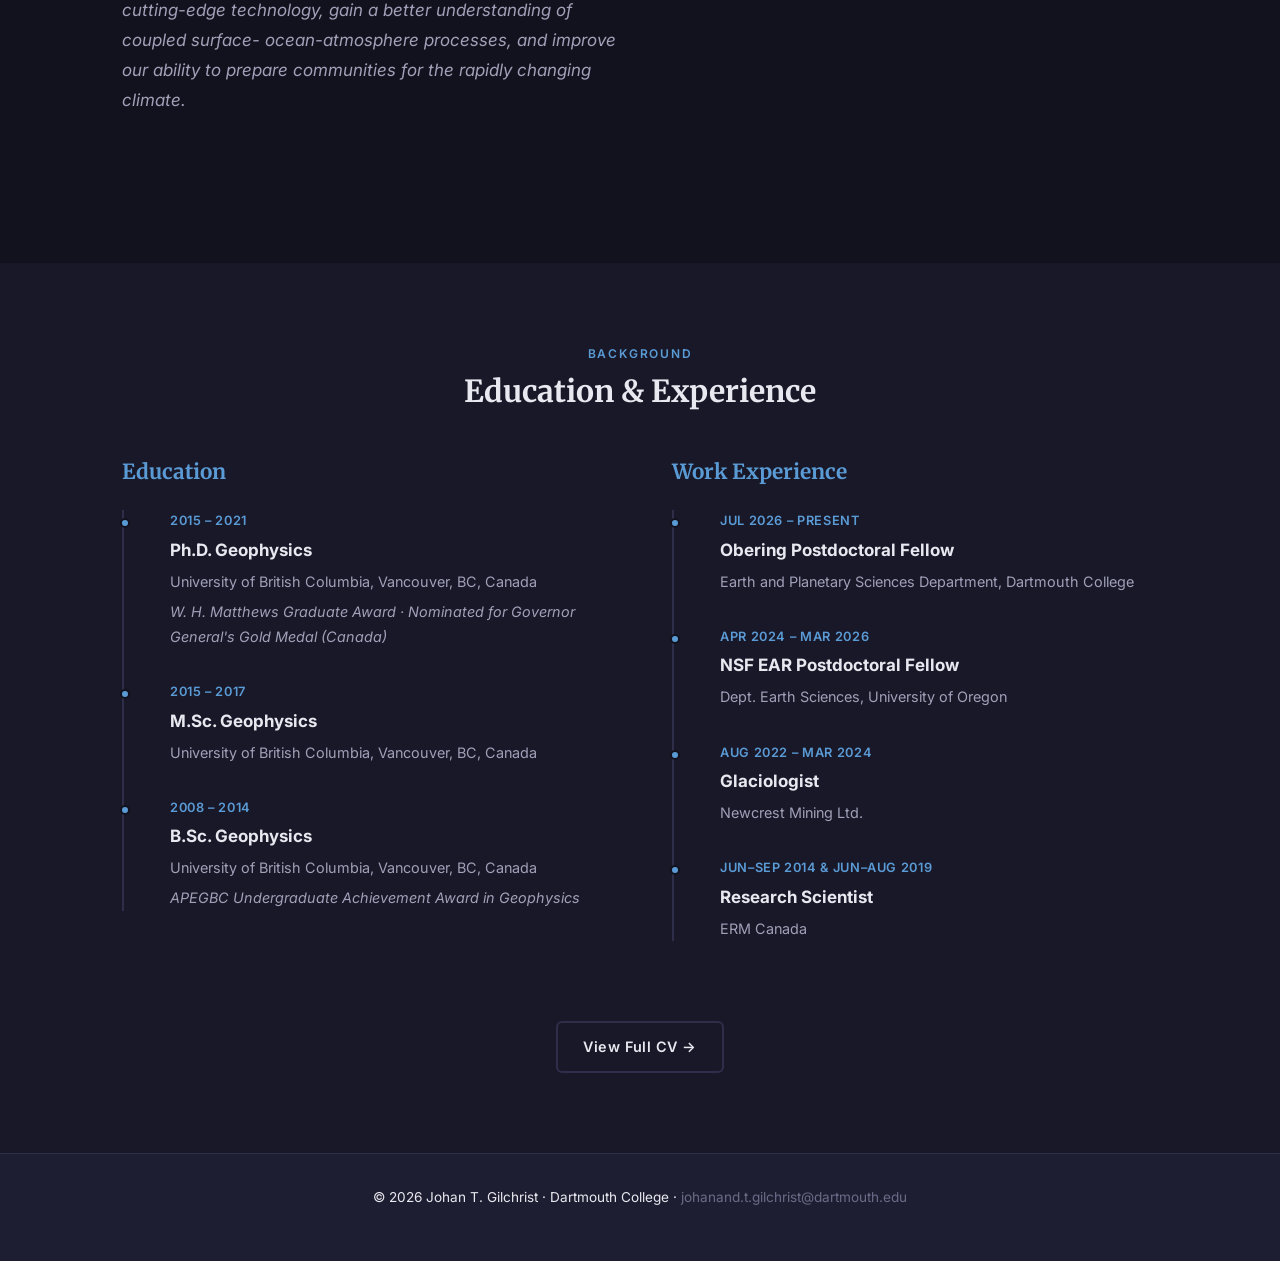
==== commit f1158fc1: "Update institution to Dartmouth and highlight VVR model on homepage" ====
--- a/about.html
+++ b/about.html
@@ -4,7 +4,7 @@
     <meta charset="UTF-8">
     <meta name="viewport" content="width=device-width, initial-scale=1.0">
     <title>About — Johan T. Gilchrist</title>
-    <meta name="description" content="About Dr. Johan Gilchrist — NSF Postdoctoral Fellow at the University of Oregon specializing in Geophysics">
+    <meta name="description" content="About Dr. Johan Gilchrist — Obering Postdoctoral Fellow at Dartmouth College specializing in Geophysics">
     <link rel="preconnect" href="https://fonts.googleapis.com">
     <link rel="preconnect" href="https://fonts.gstatic.com" crossorigin>
     <link href="https://fonts.googleapis.com/css2?family=Inter:wght@400;500;600&family=Merriweather:ital,wght@0,700;1,400&display=swap" rel="stylesheet">
@@ -182,13 +182,21 @@
                 <div class="content-grid">
                     <div>
                         <span class="section-label">Today</span>
-                        <h2>Life in Eugene, Oregon</h2>
-                        <p>
-                            After thoroughly enjoying life and work in Vancouver, BC, I now live in
-                            Eugene, OR, where I work at the University of Oregon researching natural
-                            disasters. Much of my first summer was spent planning life around an intense
-                            wildfire season and talking with locals about the devastating effects on
-                            their homes, businesses, and health.
+                        <h2>From Eugene to Hanover</h2>
+                        <p>
+                            After thoroughly enjoying life and work in Vancouver, BC, I moved to
+                            Eugene, OR, where I worked at the University of Oregon researching natural
+                            disasters. Much of my first summer there was spent planning life around an
+                            intense wildfire season and talking with locals about the devastating
+                            effects on their homes, businesses, and health.
+                        </p>
+                        <p>
+                            My love for mountains was forged in the Berkshires of Massachusetts as a
+                            child. Now I've moved back to New England to share knowledge gained during
+                            my time in the Pacific Northwest, working as an Obering Postdoctoral Fellow
+                            in the Earth and Planetary Sciences Department at Dartmouth College. I'm
+                            excited to be with my beloved New Englanders again and to explore the White
+                            Mountains of New Hampshire.
                         </p>
                         <p>
                             Forecasting wildfire plume evolution and transport in the atmosphere is
@@ -205,7 +213,7 @@
                             for the rapidly changing climate.
                         </p>
                     </div>
-                    <!-- 🔧 TO DO: Replace with a Eugene / Oregon photo -->
+                    <!-- 🔧 TO DO: Replace with a Hanover / New Hampshire photo -->
                     <div>
                         <img src="assets/about/Yoshi_SouthSisterSummit_Aug2025.JPG"
                              alt="Oregon landscape"
@@ -265,7 +273,12 @@
                         <h3 style="margin-bottom: 1.5rem; color: var(--accent);">Work Experience</h3>
                         <div class="timeline">
                             <div class="timeline-item">
-                                <div class="timeline-date">Apr 2024 – Present</div>
+                                <div class="timeline-date">Jul 2026 – Present</div>
+                                <div class="timeline-title">Obering Postdoctoral Fellow</div>
+                                <div class="timeline-sub">Earth and Planetary Sciences Department, Dartmouth College</div>
+                            </div>
+                            <div class="timeline-item">
+                                <div class="timeline-date">Apr 2024 – Mar 2026</div>
                                 <div class="timeline-title">NSF EAR Postdoctoral Fellow</div>
                                 <div class="timeline-sub">Dept. Earth Sciences, University of Oregon</div>
                             </div>
@@ -294,8 +307,8 @@
     </main>
 
     <footer class="footer">
-        <p>© 2026 Johan T. Gilchrist · University of Oregon ·
-            <a href="mailto:jgilchr2@uoregon.edu">jgilchr2@uoregon.edu</a>
+        <p>© 2026 Johan T. Gilchrist · Dartmouth College ·
+            <a href="mailto:johanand.t.gilchrist@dartmouth.edu">johanand.t.gilchrist@dartmouth.edu</a>
         </p>
     </footer>
 
--- a/assets/css/style.css
+++ b/assets/css/style.css
@@ -89,6 +89,10 @@
     border-radius: 6px;
 }
 
+figcaption {
+    font-size: 0.9rem;
+}
+
 /* --- 4. LAYOUT UTILITIES ---
    .container limits content width and centers it. */
 .container {
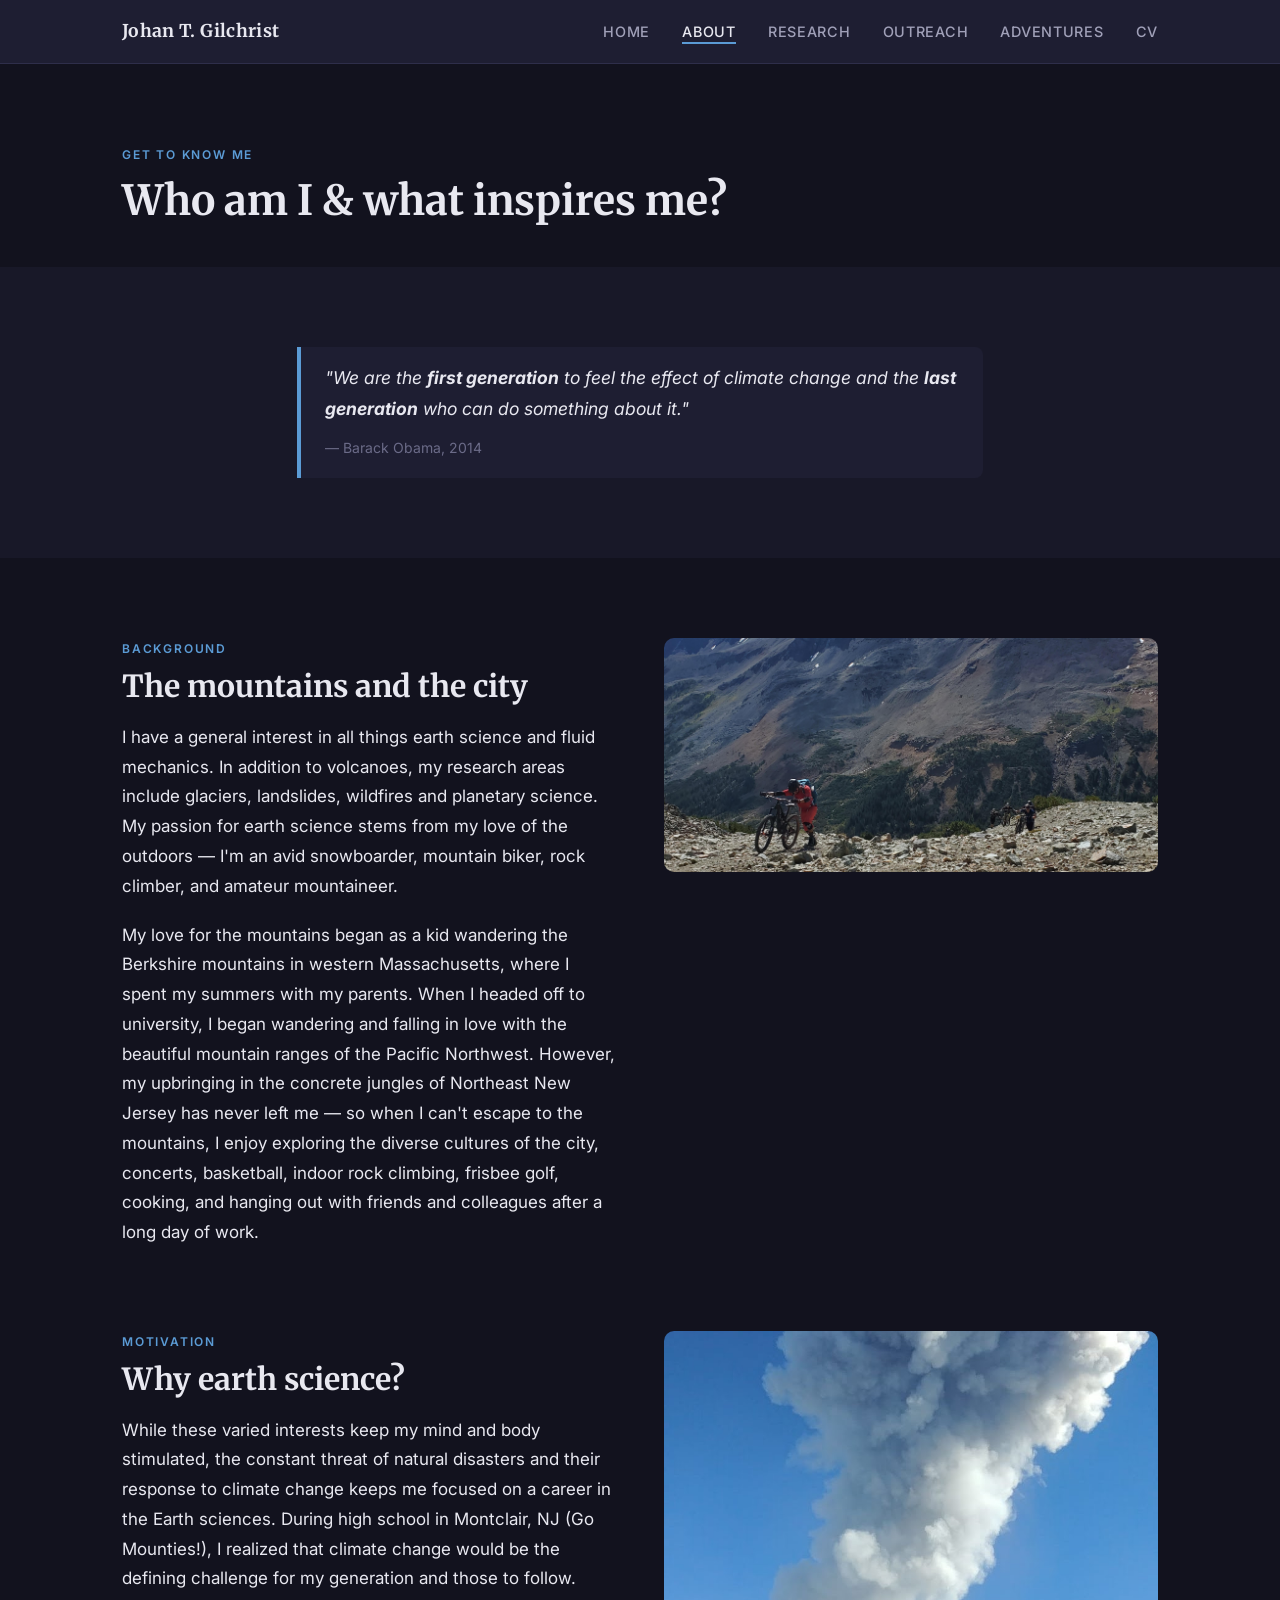
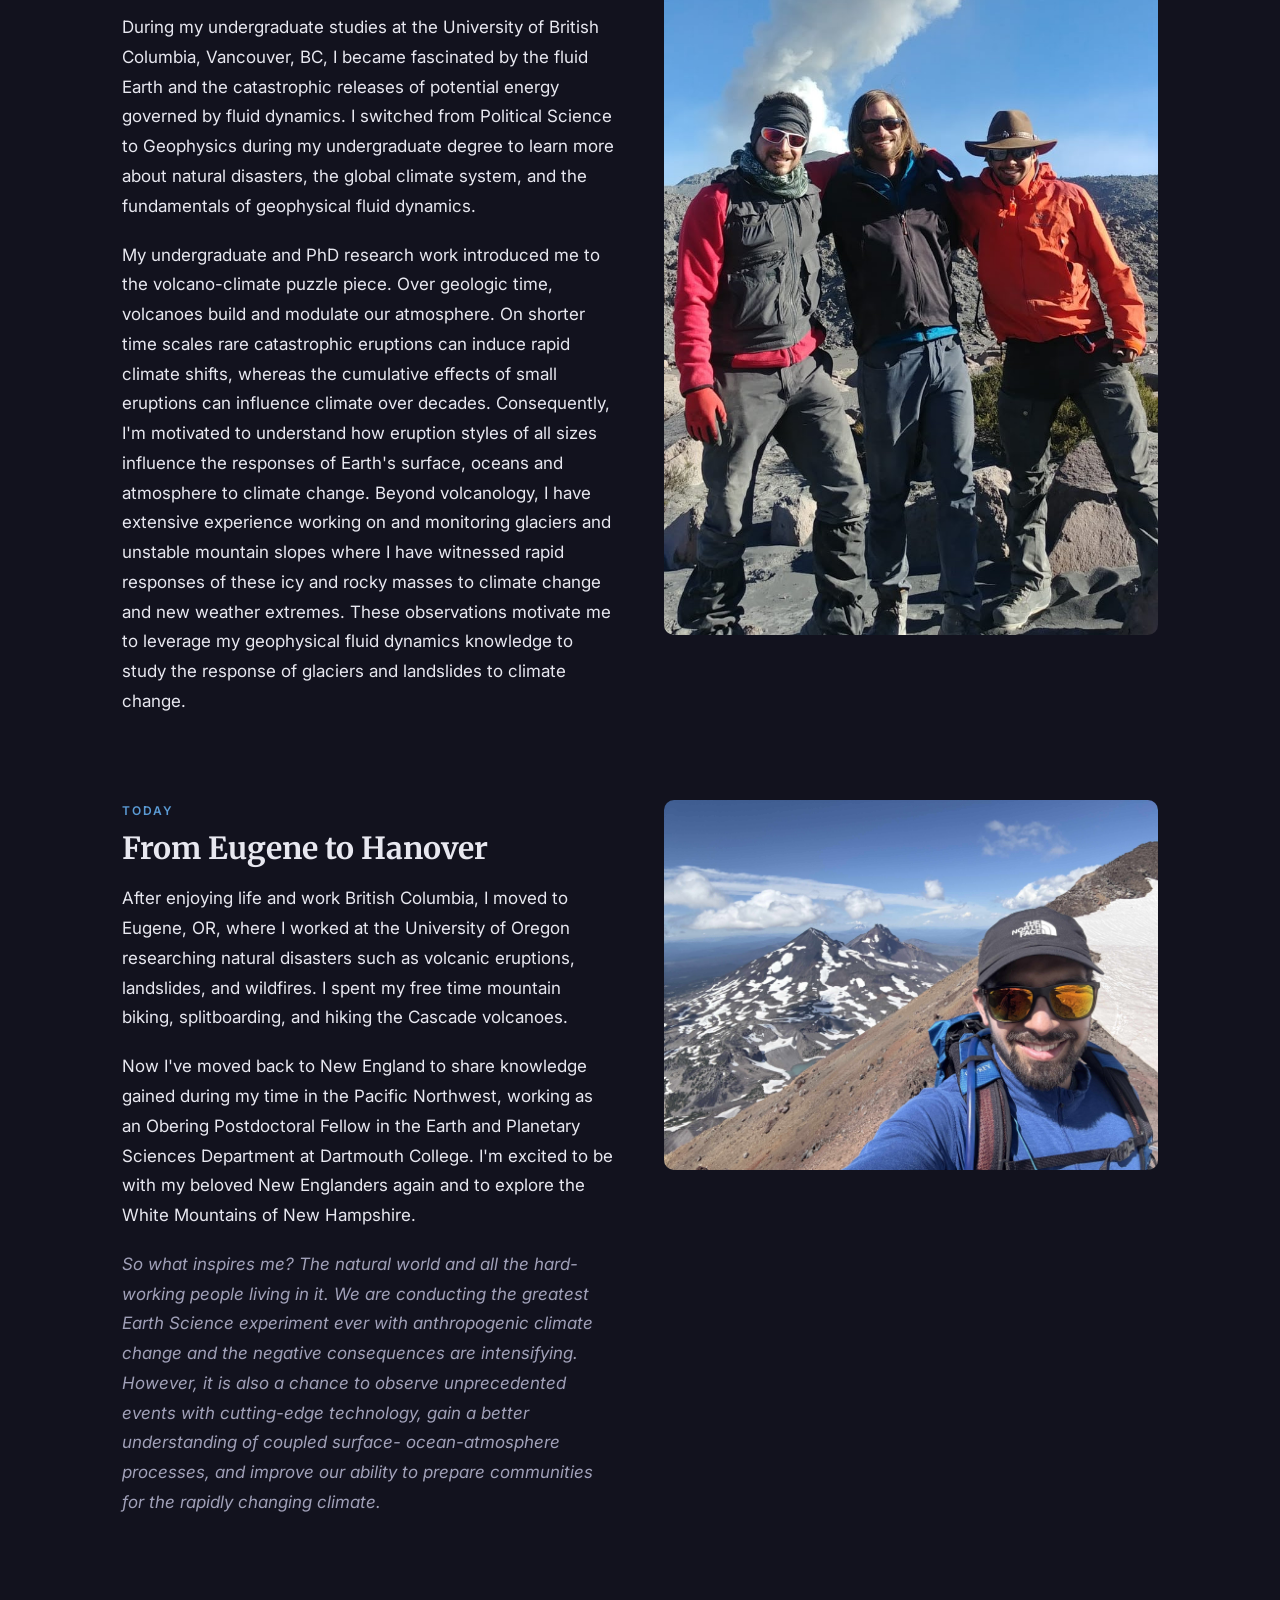
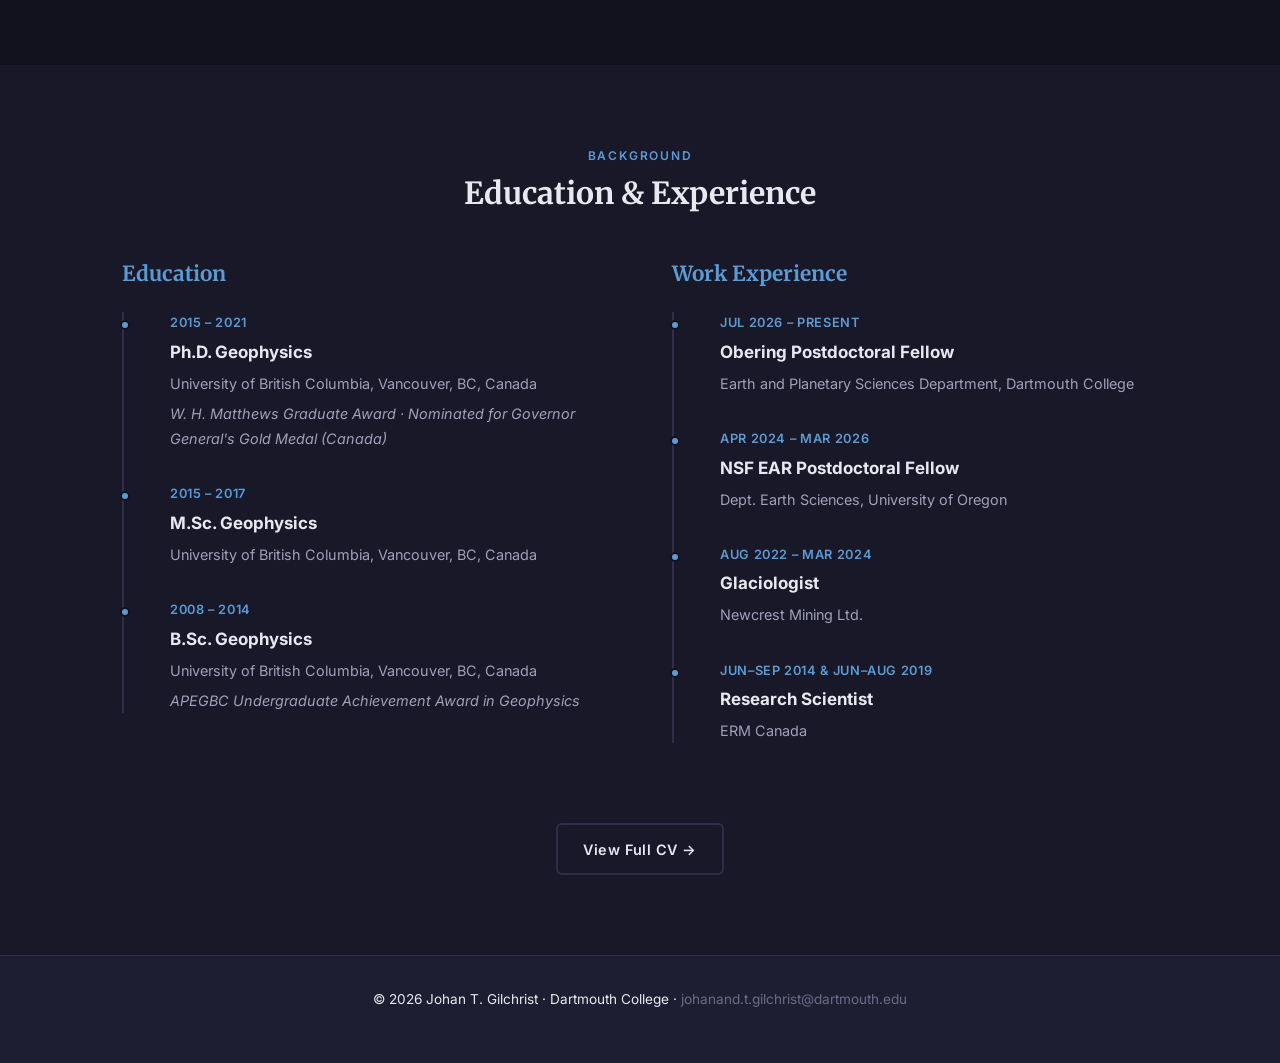
==== commit b08bc916: "Update About page and image for VVR model box" ====
--- a/about.html
+++ b/about.html
@@ -184,29 +184,25 @@
                         <span class="section-label">Today</span>
                         <h2>From Eugene to Hanover</h2>
                         <p>
-                            After thoroughly enjoying life and work in Vancouver, BC, I moved to
+                            After enjoying life and work British Columbia, I moved to
                             Eugene, OR, where I worked at the University of Oregon researching natural
-                            disasters. Much of my first summer there was spent planning life around an
-                            intense wildfire season and talking with locals about the devastating
-                            effects on their homes, businesses, and health.
-                        </p>
-                        <p>
-                            My love for mountains was forged in the Berkshires of Massachusetts as a
-                            child. Now I've moved back to New England to share knowledge gained during
+                            disasters such as volcanic eruptions, landslides, and wildfires. I spent my 
+                            free time mountain biking, splitboarding, and hiking the Cascade volcanoes. 
+                        </p>
+                        <p>
+                            Now I've moved back to New England to share knowledge gained during
                             my time in the Pacific Northwest, working as an Obering Postdoctoral Fellow
                             in the Earth and Planetary Sciences Department at Dartmouth College. I'm
                             excited to be with my beloved New Englanders again and to explore the White
                             Mountains of New Hampshire.
                         </p>
                         <p>
-                            Forecasting wildfire plume evolution and transport in the atmosphere is
-                            challenging, but I hope to use my volcanic plume knowledge to improve our
-                            understanding of wildfire plume physics.
+                            
                         </p>
                         <p style="font-style:italic; color: var(--text-secondary);">
                             So what inspires me? The natural world and all the hard-working people
                             living in it. We are conducting the greatest Earth Science experiment ever
-                            with anthropogenic climate change and the consequences will be devastating.
+                            with anthropogenic climate change and the negative consequences are intensifying.
                             However, it is also a chance to observe unprecedented events with
                             cutting-edge technology, gain a better understanding of coupled surface-
                             ocean-atmosphere processes, and improve our ability to prepare communities
